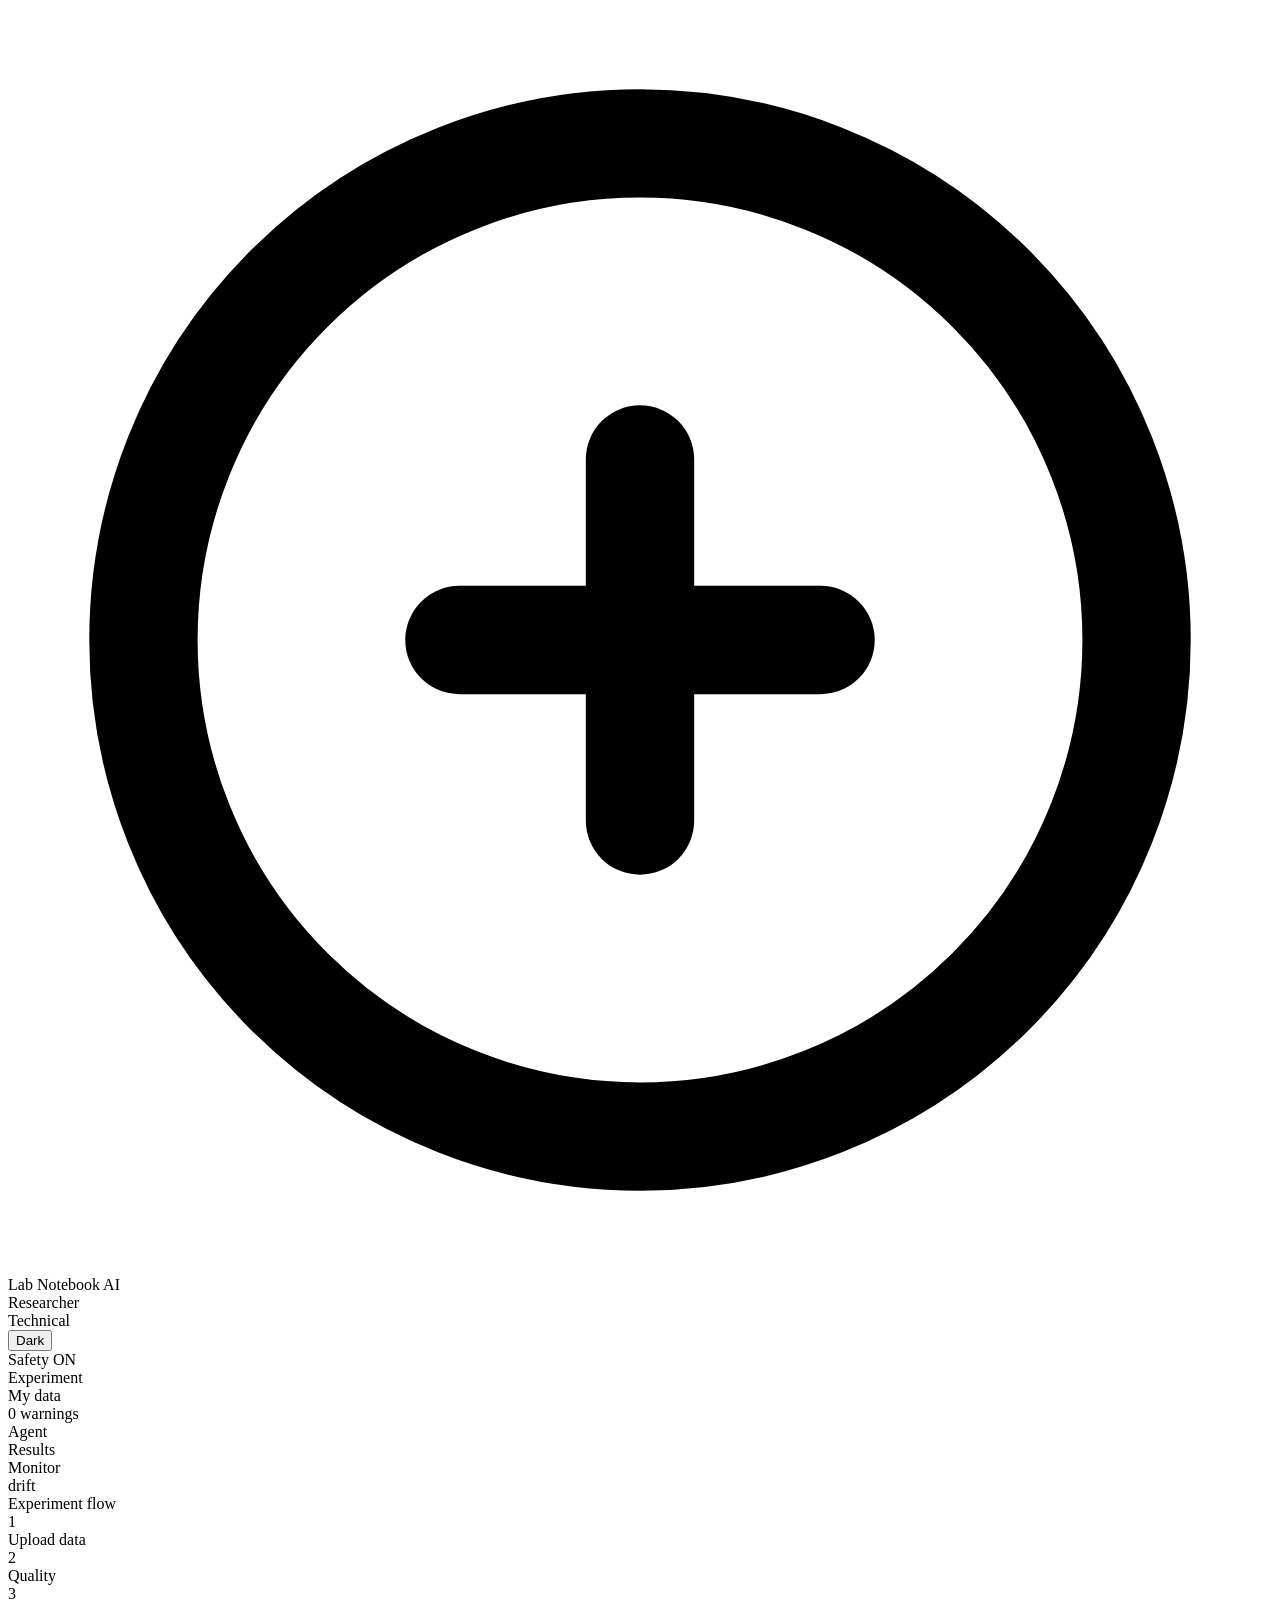
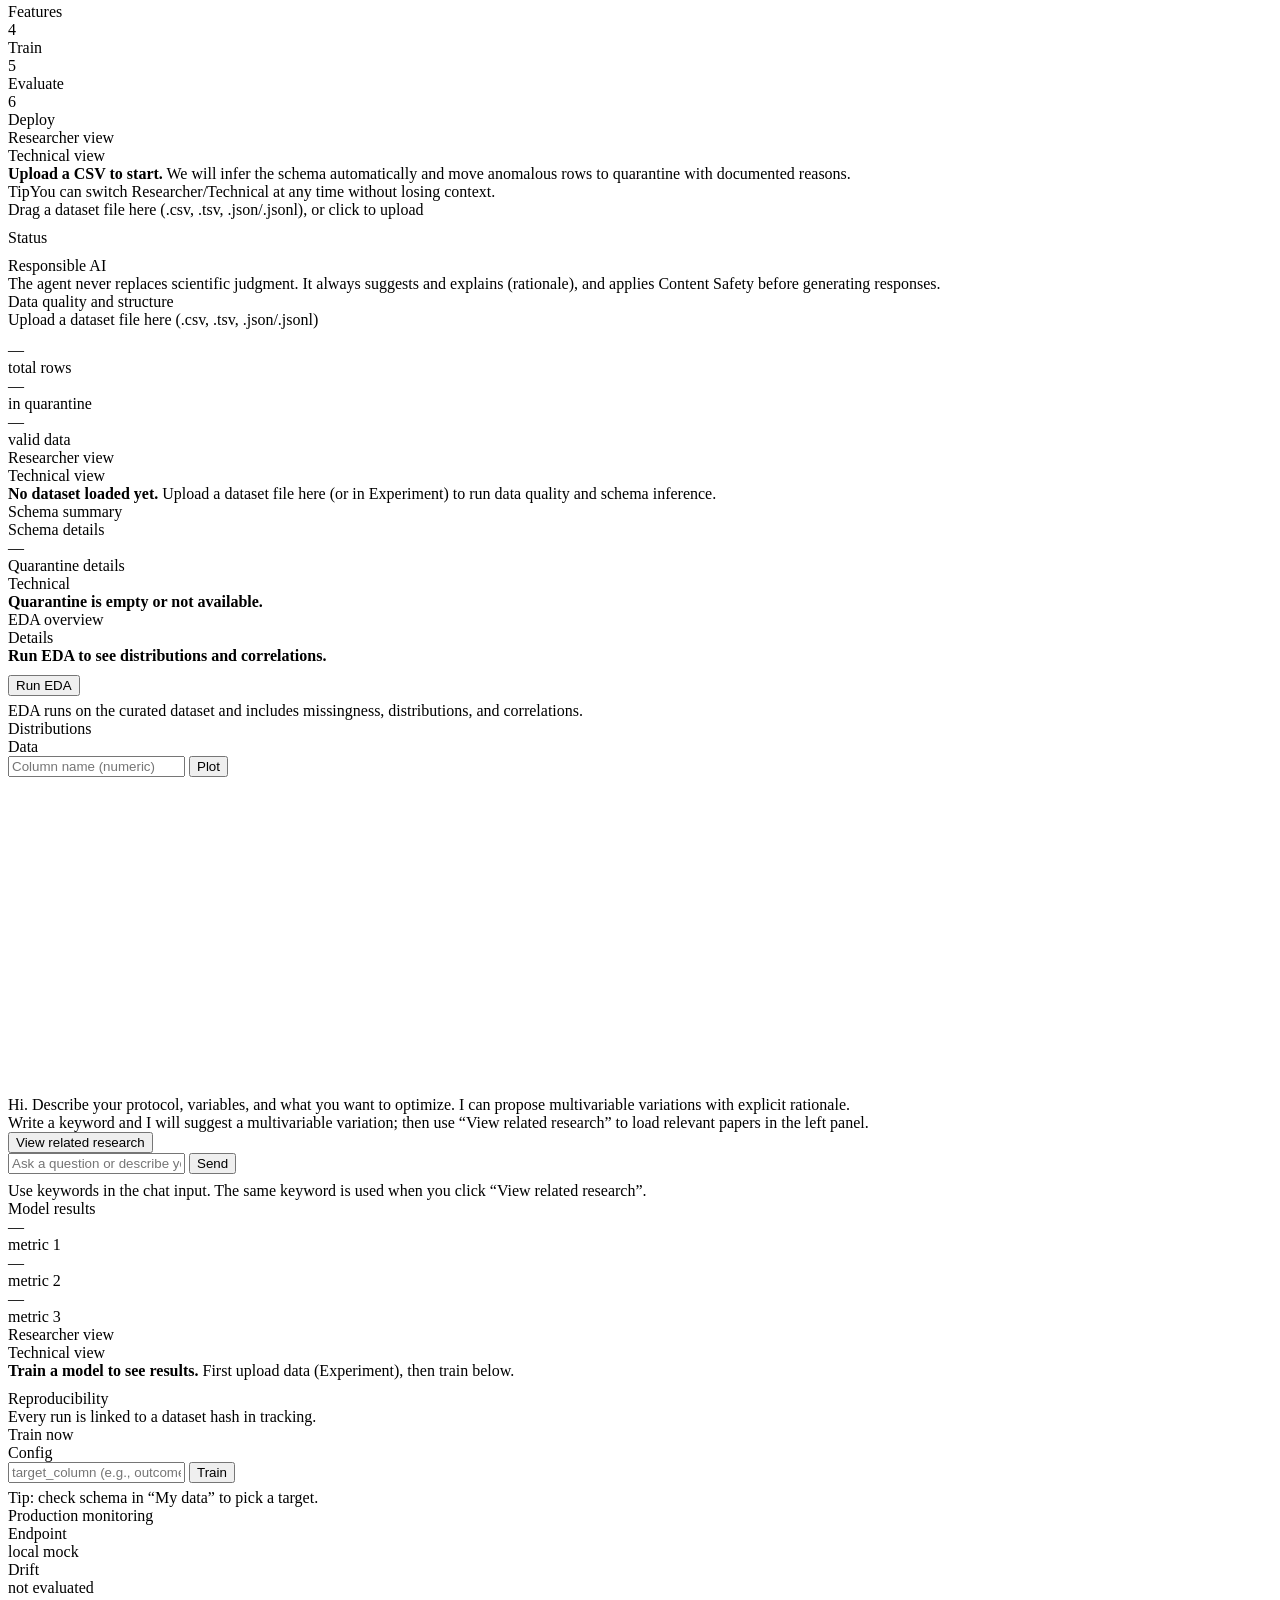
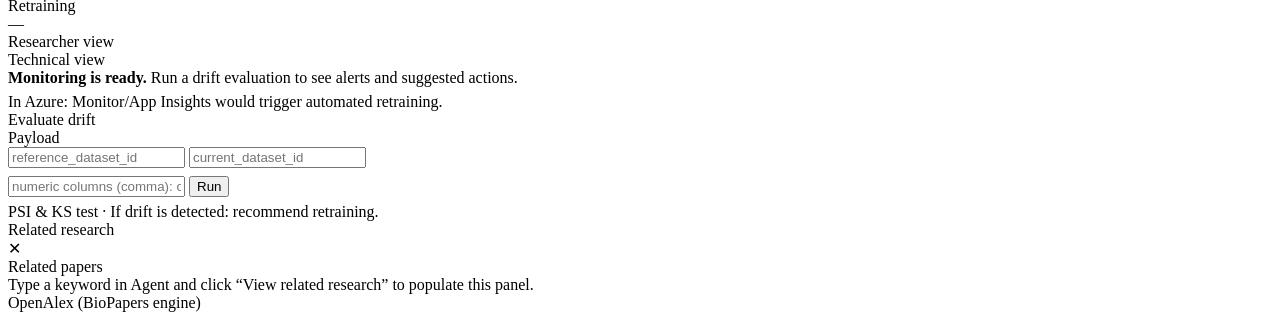
==== app/static/index.html @ 2305dc8b "Add EDA + richer quarantine details Co-authored-by: Copilot <223556219+Copilot@users.noreply.github." ====
<!doctype html>
<html lang="en">
  <head>
    <meta charset="UTF-8" />
    <meta name="viewport" content="width=device-width, initial-scale=1.0" />
    <title>Lab Notebook AI</title>
    <link rel="stylesheet" href="/static/styles.css" />
  </head>
  <body>
    <div class="shell">
      <!-- TOP BAR -->
      <div class="topbar">
        <div class="logo-mark" aria-hidden="true">
          <svg viewBox="0 0 14 14" fill="none">
            <circle cx="7" cy="7" r="5.5" stroke="currentColor" stroke-width="1.2" />
            <path d="M5 7h4M7 5v4" stroke="currentColor" stroke-width="1.2" stroke-linecap="round" />
          </svg>
        </div>
        <div class="app-name">Lab Notebook AI</div>
        <div class="top-right">
          <div class="view-toggle" role="group" aria-label="View mode">
            <div id="vt-researcher" class="vt-btn active" tabindex="0">Researcher</div>
            <div id="vt-technical" class="vt-btn" tabindex="0">Technical</div>
          </div>
          <button id="theme-toggle" class="theme-btn" type="button" aria-label="Toggle dark theme">Dark</button>
          <div id="safety-pill" class="safety-pill">Safety ON</div>
        </div>
      </div>

      <!-- TAB BAR -->
      <div class="tab-bar" role="tablist" aria-label="Tabs">
        <div class="tab active" role="tab" aria-selected="true" data-tab="t-exp">
          <div class="tab-dot dot-info"></div>
          Experiment
        </div>
        <div class="tab" role="tab" aria-selected="false" data-tab="t-data">
          <div class="tab-dot dot-warn"></div>
          My data
          <div id="badge-data" class="tab-badge badge-warn hidden">0 warnings</div>
        </div>
        <div class="tab" role="tab" aria-selected="false" data-tab="t-agent">
          <div class="tab-dot dot-success"></div>
          Agent
        </div>
        <div class="tab" role="tab" aria-selected="false" data-tab="t-results">
          <div class="tab-dot dot-purple"></div>
          Results
        </div>
        <div class="tab" role="tab" aria-selected="false" data-tab="t-monitor">
          <div class="tab-dot dot-danger"></div>
          Monitor
          <div id="badge-drift" class="tab-badge badge-danger hidden">drift</div>
        </div>
      </div>

      <div class="layout">
        <div class="main-area">
          <!-- TAB 1: EXPERIMENT -->
          <div class="tab-content active" id="t-exp" role="tabpanel">
            <div class="section-label">Experiment flow</div>

            <div class="step-flow" aria-label="Flow">
              <div class="step-node">
                <div id="step-1" class="step-circle sc-todo">1</div>
                <div class="step-label">Upload data</div>
              </div>
              <div class="step-connector"></div>
              <div class="step-node">
                <div id="step-2" class="step-circle sc-todo">2</div>
                <div class="step-label">Quality</div>
              </div>
              <div class="step-connector"></div>
              <div class="step-node">
                <div id="step-3" class="step-circle sc-todo">3</div>
                <div class="step-label">Features</div>
              </div>
              <div class="step-connector"></div>
              <div class="step-node">
                <div id="step-4" class="step-circle sc-todo">4</div>
                <div class="step-label">Train</div>
              </div>
              <div class="step-connector"></div>
              <div class="step-node">
                <div id="step-5" class="step-circle sc-todo">5</div>
                <div class="step-label">Evaluate</div>
              </div>
              <div class="step-connector"></div>
              <div class="step-node">
                <div id="step-6" class="step-circle sc-todo">6</div>
                <div class="step-label">Deploy</div>
              </div>
            </div>

            <div class="dual-card" data-dual="quality">
              <div class="dc-tabs">
                <div class="dc-tab a" data-view="researcher">Researcher view</div>
                <div class="dc-tab" data-view="technical">Technical view</div>
              </div>
              <div id="exp-dual" class="dc-body">
                <strong>Upload a CSV to start.</strong> We will infer the schema automatically and move anomalous rows to quarantine with documented reasons.
                <div class="annotation"><span class="ann-icon">Tip</span>You can switch Researcher/Technical at any time without losing context.</div>
              </div>
            </div>

            <input id="csvFile" type="file" accept=".csv,.tsv,.txt,.json,.jsonl,.ndjson,text/csv,application/json,text/tab-separated-values" style="display:none" />
            <div id="upload-zone" class="upload-zone">Drag a dataset file here (.csv, .tsv, .json/.jsonl), or click to upload</div>

            <div id="exp-status" class="status-row hidden" style="margin-top:10px">
              <div id="exp-status-dot" class="status-dot sd-run"></div>
              <div id="exp-status-label" class="status-label">Status</div>
              <div id="exp-status-val" class="status-val"></div>
            </div>

            <div class="note" style="margin-top:10px">
              <div class="note-title">Responsible AI</div>
              <div class="note-body">
                The agent never replaces scientific judgment. It always suggests and explains (rationale), and applies Content Safety before generating responses.
              </div>
            </div>
          </div>

          <!-- TAB 2: MY DATA -->
          <div class="tab-content" id="t-data" role="tabpanel">
            <div class="section-label">Data quality and structure</div>

            <input id="dataFile" type="file" accept=".csv,.tsv,.txt,.json,.jsonl,.ndjson,text/csv,application/json,text/tab-separated-values" style="display:none" />
            <div id="upload-zone-data" class="upload-zone" style="margin-bottom:12px">
              Upload a dataset file here (.csv, .tsv, .json/.jsonl)
            </div>

            <div class="metric-row">
              <div class="metric"><div id="m-total" class="mv">—</div><div class="ml">total rows</div></div>
              <div class="metric"><div id="m-quarantine" class="mv" style="color:var(--color-text-warning)">—</div><div class="ml">in quarantine</div></div>
              <div class="metric"><div id="m-valid" class="mv" style="color:var(--color-text-success)">—</div><div class="ml">valid data</div></div>
            </div>

            <div class="dual-card" data-dual="data_quality">
              <div class="dc-tabs">
                <div class="dc-tab a" data-view="researcher">Researcher view</div>
                <div class="dc-tab" data-view="technical">Technical view</div>
              </div>
              <div id="data-dual" class="dc-body">
                <strong>No dataset loaded yet.</strong> Upload a dataset file here (or in Experiment) to run data quality and schema inference.
              </div>
            </div>

            <div class="dual-card" data-dual="schema">
              <div class="dc-tabs">
                <div class="dc-tab a" data-view="researcher">Schema summary</div>
                <div class="dc-tab" data-view="technical">Schema details</div>
              </div>
              <div id="schema-dual" class="dc-body">—</div>
            </div>

            <div class="dual-card" data-dual="quarantine">
              <div class="dc-tabs">
                <div class="dc-tab a" data-view="researcher">Quarantine details</div>
                <div class="dc-tab" data-view="technical">Technical</div>
              </div>
              <div id="quarantine-dual" class="dc-body">
                <strong>Quarantine is empty or not available.</strong>
              </div>
            </div>

            <div class="dual-card" data-dual="eda">
              <div class="dc-tabs">
                <div class="dc-tab a" data-view="researcher">EDA overview</div>
                <div class="dc-tab" data-view="technical">Details</div>
              </div>
              <div id="eda-dual" class="dc-body">
                <strong>Run EDA to see distributions and correlations.</strong>
                <div class="chat-input-row" style="margin-top:10px">
                  <button class="send-btn" id="btn-eda">Run EDA</button>
                </div>
                <div class="mini" style="margin-top:6px">EDA runs on the curated dataset and includes missingness, distributions, and correlations.</div>
              </div>
            </div>

            <div class="dual-card" data-dual="charts">
              <div class="dc-tabs">
                <div class="dc-tab a">Distributions</div>
                <div class="dc-tab" data-view="technical">Data</div>
              </div>
              <div class="dc-body">
                <div class="chat-input-row" style="align-items:center">
                  <input id="eda-col" placeholder="Column name (numeric)" />
                  <button class="lit-btn" id="btn-plot">Plot</button>
                </div>
                <canvas id="hist-canvas" width="760" height="180" style="margin-top:10px;width:100%;border-radius:12px;border:0.5px solid var(--color-border-tertiary);background:var(--color-background-secondary)"></canvas>
                <div id="hist-caption" class="mini" style="margin-top:6px"></div>
              </div>
            </div>
          </div>

          <!-- TAB 3: AGENT -->
          <div class="tab-content" id="t-agent" role="tabpanel">
            <div class="chat-area" id="chat-area">
              <div class="bubble bubble-ai">
                Hi. Describe your protocol, variables, and what you want to optimize. I can propose multivariable variations with explicit rationale.
                <div class="rationale-box">Write a keyword and I will suggest a multivariable variation; then use “View related research” to load relevant papers in the left panel.</div>
                <button class="lit-btn" id="btn-open-panel">View related research</button>
              </div>
            </div>

            <div class="chat-input-row">
              <input id="chat-inp" placeholder="Ask a question or describe your protocol..." />
              <button class="send-btn" id="btn-send">Send</button>
            </div>

            <div class="mini" style="margin-top:8px">Use keywords in the chat input. The same keyword is used when you click “View related research”.</div>
          </div>

          <!-- TAB 4: RESULTS -->
          <div class="tab-content" id="t-results" role="tabpanel">
            <div class="section-label">Model results</div>
            <div class="metric-row">
              <div class="metric"><div id="r-m1" class="mv" style="color:var(--color-text-success)">—</div><div id="r-l1" class="ml">metric 1</div></div>
              <div class="metric"><div id="r-m2" class="mv" style="color:var(--color-text-success)">—</div><div id="r-l2" class="ml">metric 2</div></div>
              <div class="metric"><div id="r-m3" class="mv" style="color:var(--color-text-warning)">—</div><div id="r-l3" class="ml">metric 3</div></div>
            </div>

            <div class="dual-card" data-dual="results">
              <div class="dc-tabs">
                <div class="dc-tab a" data-view="researcher">Researcher view</div>
                <div class="dc-tab" data-view="technical">Technical view</div>
              </div>
              <div id="results-dual" class="dc-body">
                <strong>Train a model to see results.</strong> First upload data (Experiment), then train below.
                <div class="note" style="margin-top:10px">
                  <div class="note-title">Reproducibility</div>
                  <div class="note-body">Every run is linked to a dataset hash in tracking.</div>
                </div>
              </div>
            </div>

            <div class="dual-card" data-dual="train_controls">
              <div class="dc-tabs">
                <div class="dc-tab a">Train now</div>
                <div class="dc-tab" data-view="technical">Config</div>
              </div>
              <div class="dc-body">
                <div class="chat-input-row">
                  <input id="target-col" placeholder="target_column (e.g., outcome)" />
                  <button class="send-btn" id="btn-train">Train</button>
                </div>
                <div class="mini" style="margin-top:6px">Tip: check schema in “My data” to pick a target.</div>
              </div>
            </div>
          </div>

          <!-- TAB 5: MONITOR -->
          <div class="tab-content" id="t-monitor" role="tabpanel">
            <div class="section-label">Production monitoring</div>

            <div class="status-row"><div class="status-dot sd-ok"></div><div class="status-label">Endpoint</div><div class="status-val">local mock</div></div>
            <div class="status-row"><div id="mon-drift-dot" class="status-dot sd-run"></div><div class="status-label">Drift</div><div id="mon-drift-val" class="status-val">not evaluated</div></div>
            <div class="status-row"><div id="mon-retrain-dot" class="status-dot sd-run"></div><div class="status-label">Retraining</div><div id="mon-retrain-val" class="status-val">—</div></div>

            <div class="dual-card" data-dual="monitor">
              <div class="dc-tabs">
                <div class="dc-tab a" data-view="researcher">Researcher view</div>
                <div class="dc-tab" data-view="technical">Technical view</div>
              </div>
              <div id="monitor-dual" class="dc-body">
                <strong>Monitoring is ready.</strong> Run a drift evaluation to see alerts and suggested actions.
                <div class="mini" style="margin-top:6px">In Azure: Monitor/App Insights would trigger automated retraining.</div>
              </div>
            </div>

            <div class="dual-card" data-dual="drift_controls">
              <div class="dc-tabs">
                <div class="dc-tab a">Evaluate drift</div>
                <div class="dc-tab" data-view="technical">Payload</div>
              </div>
              <div class="dc-body">
                <div class="chat-input-row">
                  <input id="drift-ref" placeholder="reference_dataset_id" />
                  <input id="drift-cur" placeholder="current_dataset_id" />
                </div>
                <div class="chat-input-row" style="margin-top:8px">
                  <input id="drift-cols" placeholder="numeric columns (comma): col1,col2" />
                  <button class="send-btn" id="btn-drift">Run</button>
                </div>
                <div class="mini" style="margin-top:6px">PSI & KS test · If drift is detected: recommend retraining.</div>
              </div>
            </div>
          </div>
        </div>

        <!-- SIDE PANEL -->
        <div class="side-panel" id="side-panel" aria-label="Side panel">
          <div class="sp-header">
            <div class="sp-title">Related research</div>
            <div class="sp-close" id="sp-close" role="button" aria-label="Close">✕</div>
          </div>
          <div class="sp-body" id="sp-body">
            <div class="sp-card">
              <div class="sp-card-title">Related papers</div>
              <div class="sp-card-sub">Type a keyword in Agent and click “View related research” to populate this panel.</div>
              <div class="sp-source">OpenAlex (BioPapers engine)</div>
            </div>
          </div>
        </div>
      </div>
    </div>

    <script src="/static/app.js"></script>
  </body>
</html>
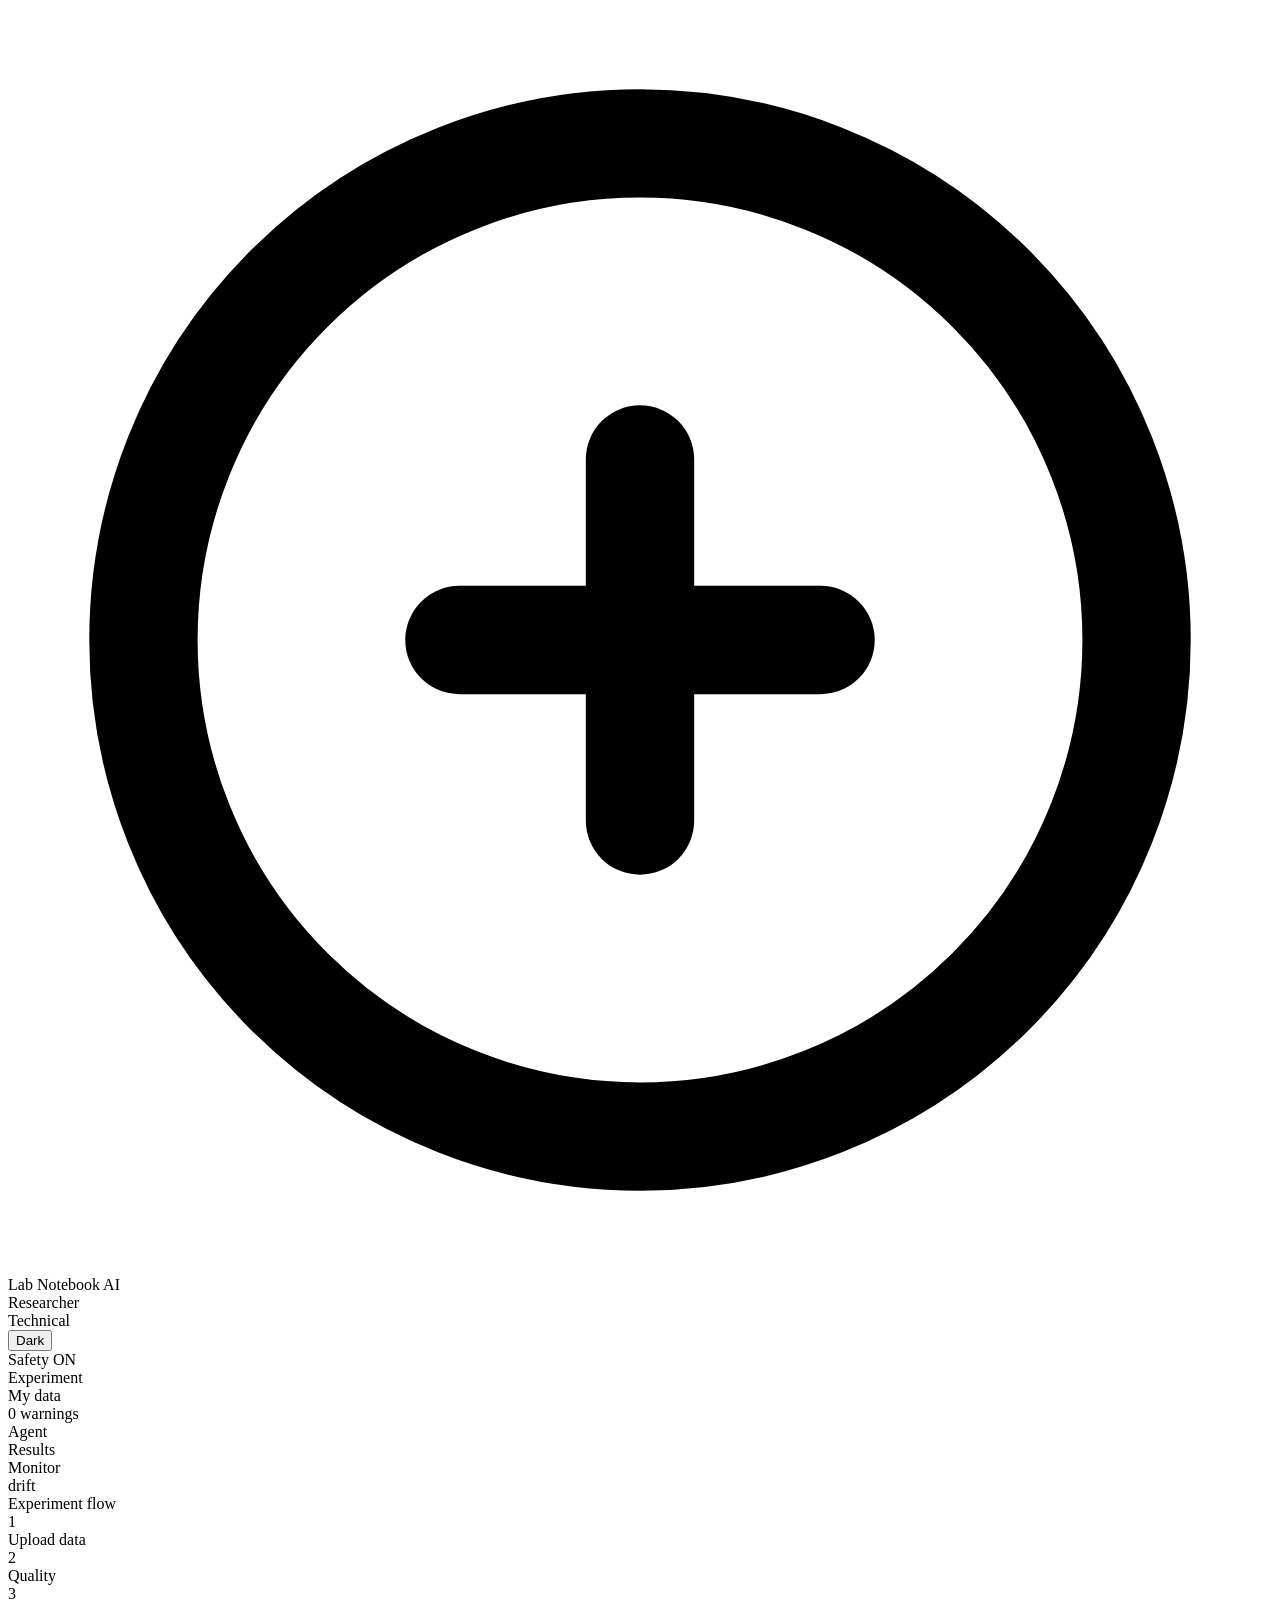
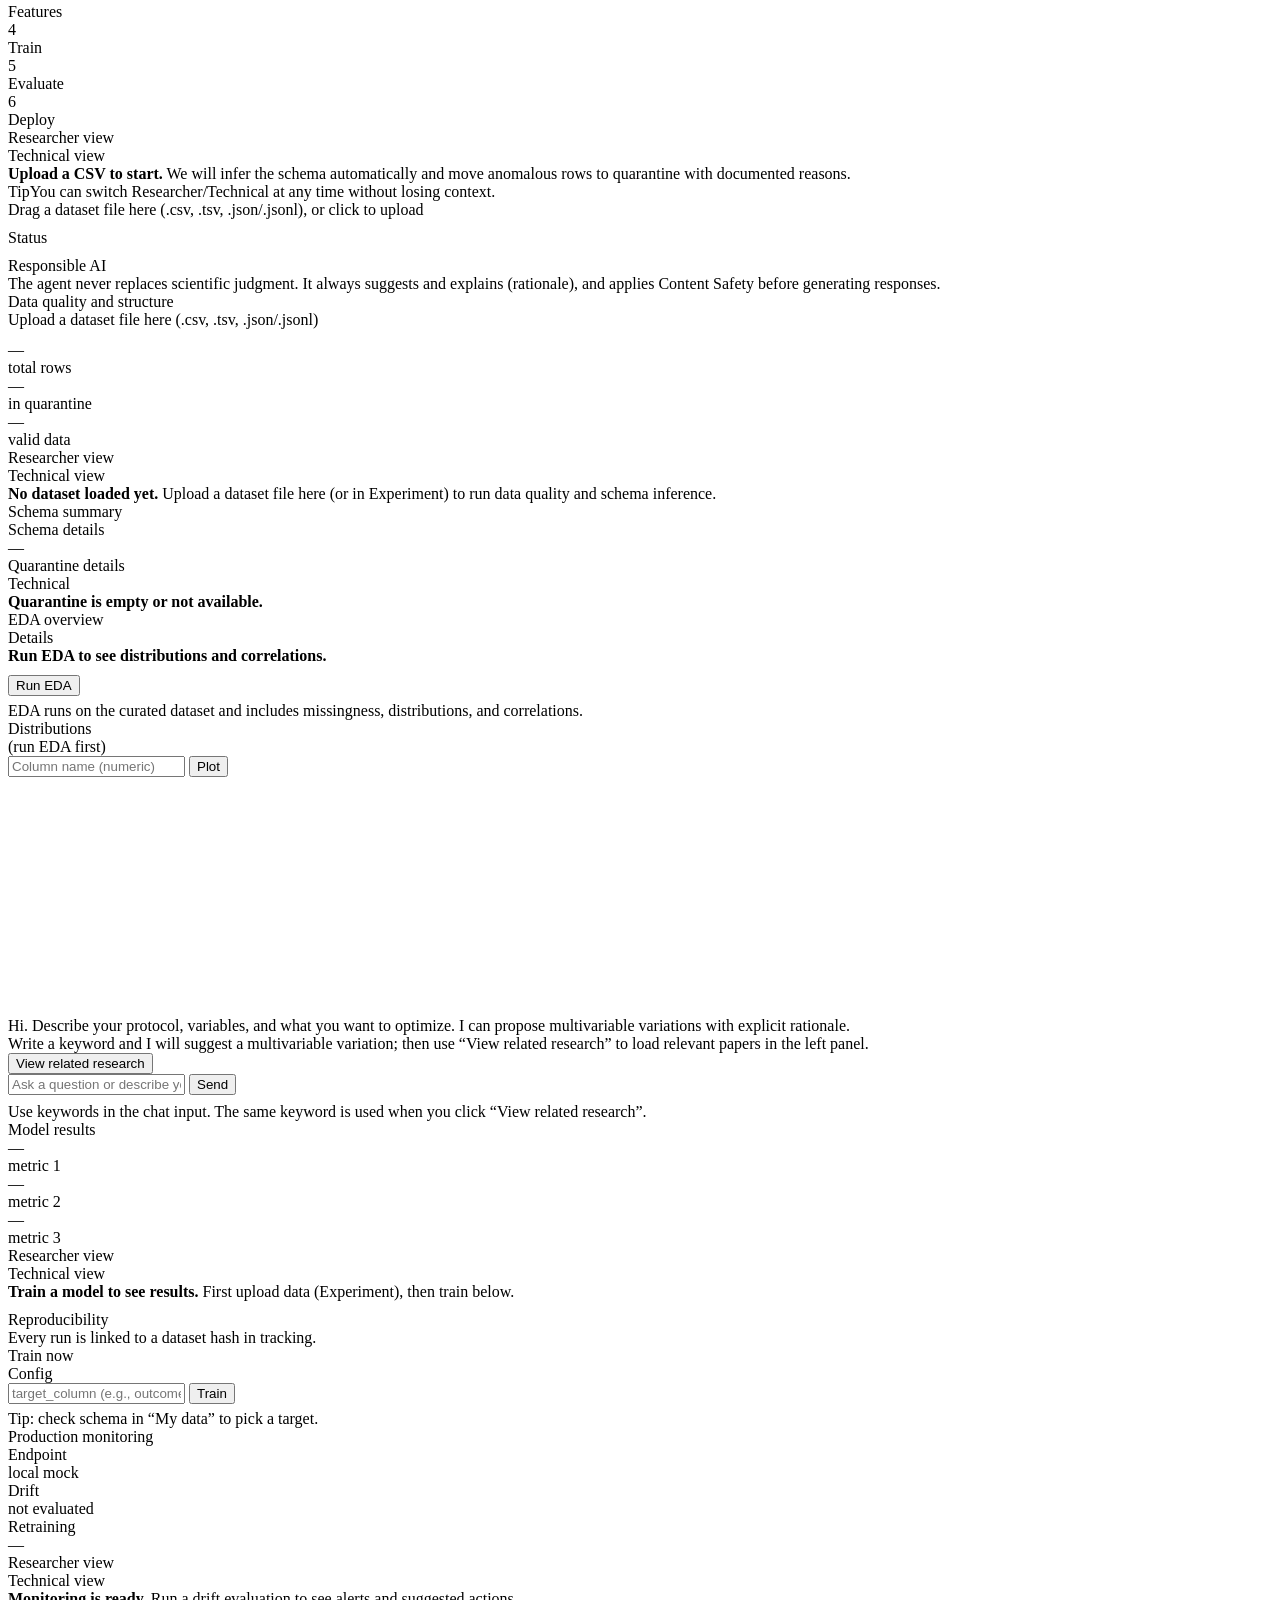
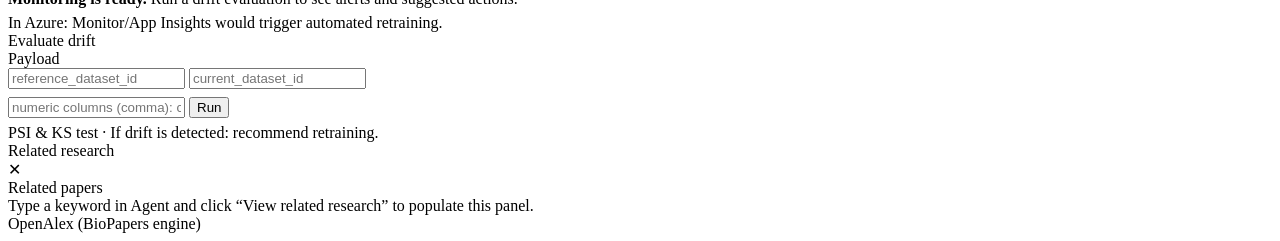
==== commit e2d3416a: "Improve EDA/quarantine visibility Co-authored-by: Copilot <223556219+Copilot@users.noreply.github.co" ====
--- a/app/static/index.html
+++ b/app/static/index.html
@@ -179,14 +179,14 @@
             <div class="dual-card" data-dual="charts">
               <div class="dc-tabs">
                 <div class="dc-tab a">Distributions</div>
-                <div class="dc-tab" data-view="technical">Data</div>
+                <div class="dc-tab">(run EDA first)</div>
               </div>
               <div class="dc-body">
                 <div class="chat-input-row" style="align-items:center">
                   <input id="eda-col" placeholder="Column name (numeric)" />
                   <button class="lit-btn" id="btn-plot">Plot</button>
                 </div>
-                <canvas id="hist-canvas" width="760" height="180" style="margin-top:10px;width:100%;border-radius:12px;border:0.5px solid var(--color-border-tertiary);background:var(--color-background-secondary)"></canvas>
+                <canvas id="hist-canvas" style="margin-top:10px;width:100%;height:220px;border-radius:12px;border:0.5px solid var(--color-border-tertiary);background:var(--color-background-secondary)"></canvas>
                 <div id="hist-caption" class="mini" style="margin-top:6px"></div>
               </div>
             </div>
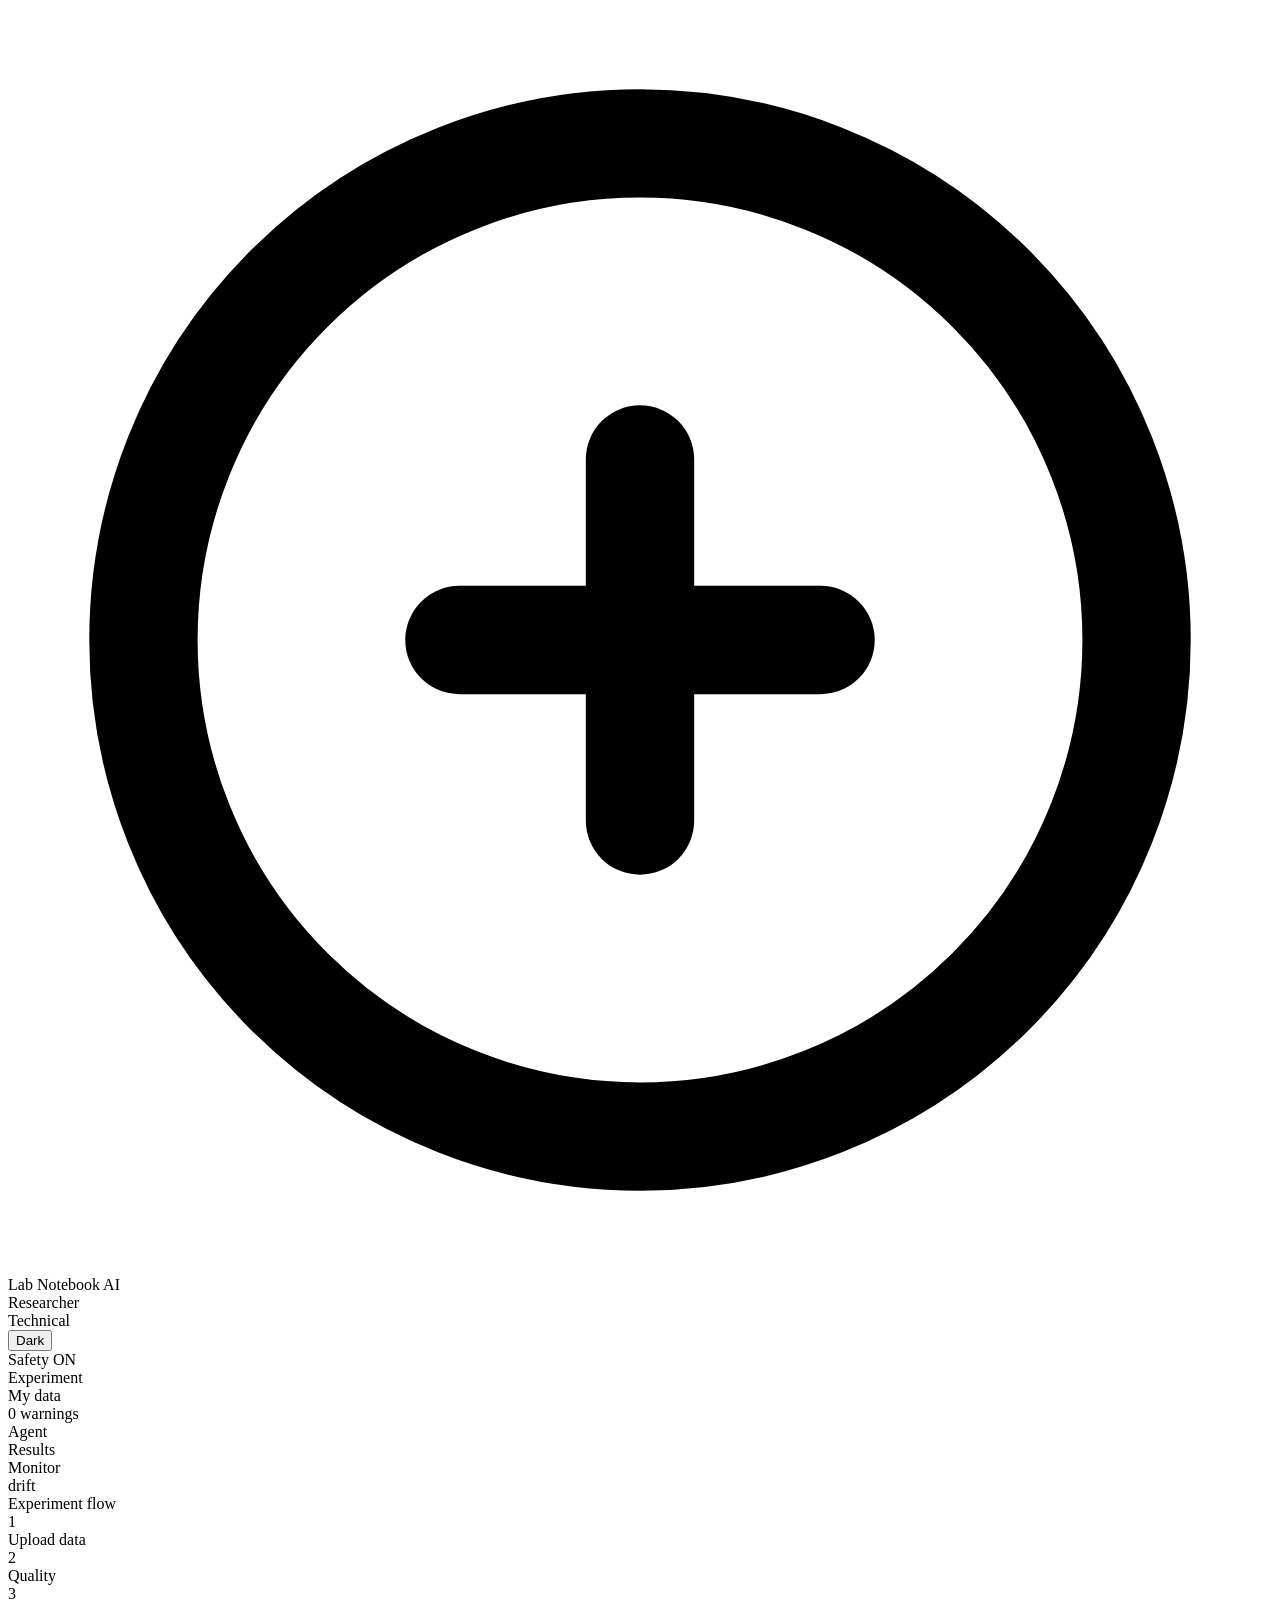
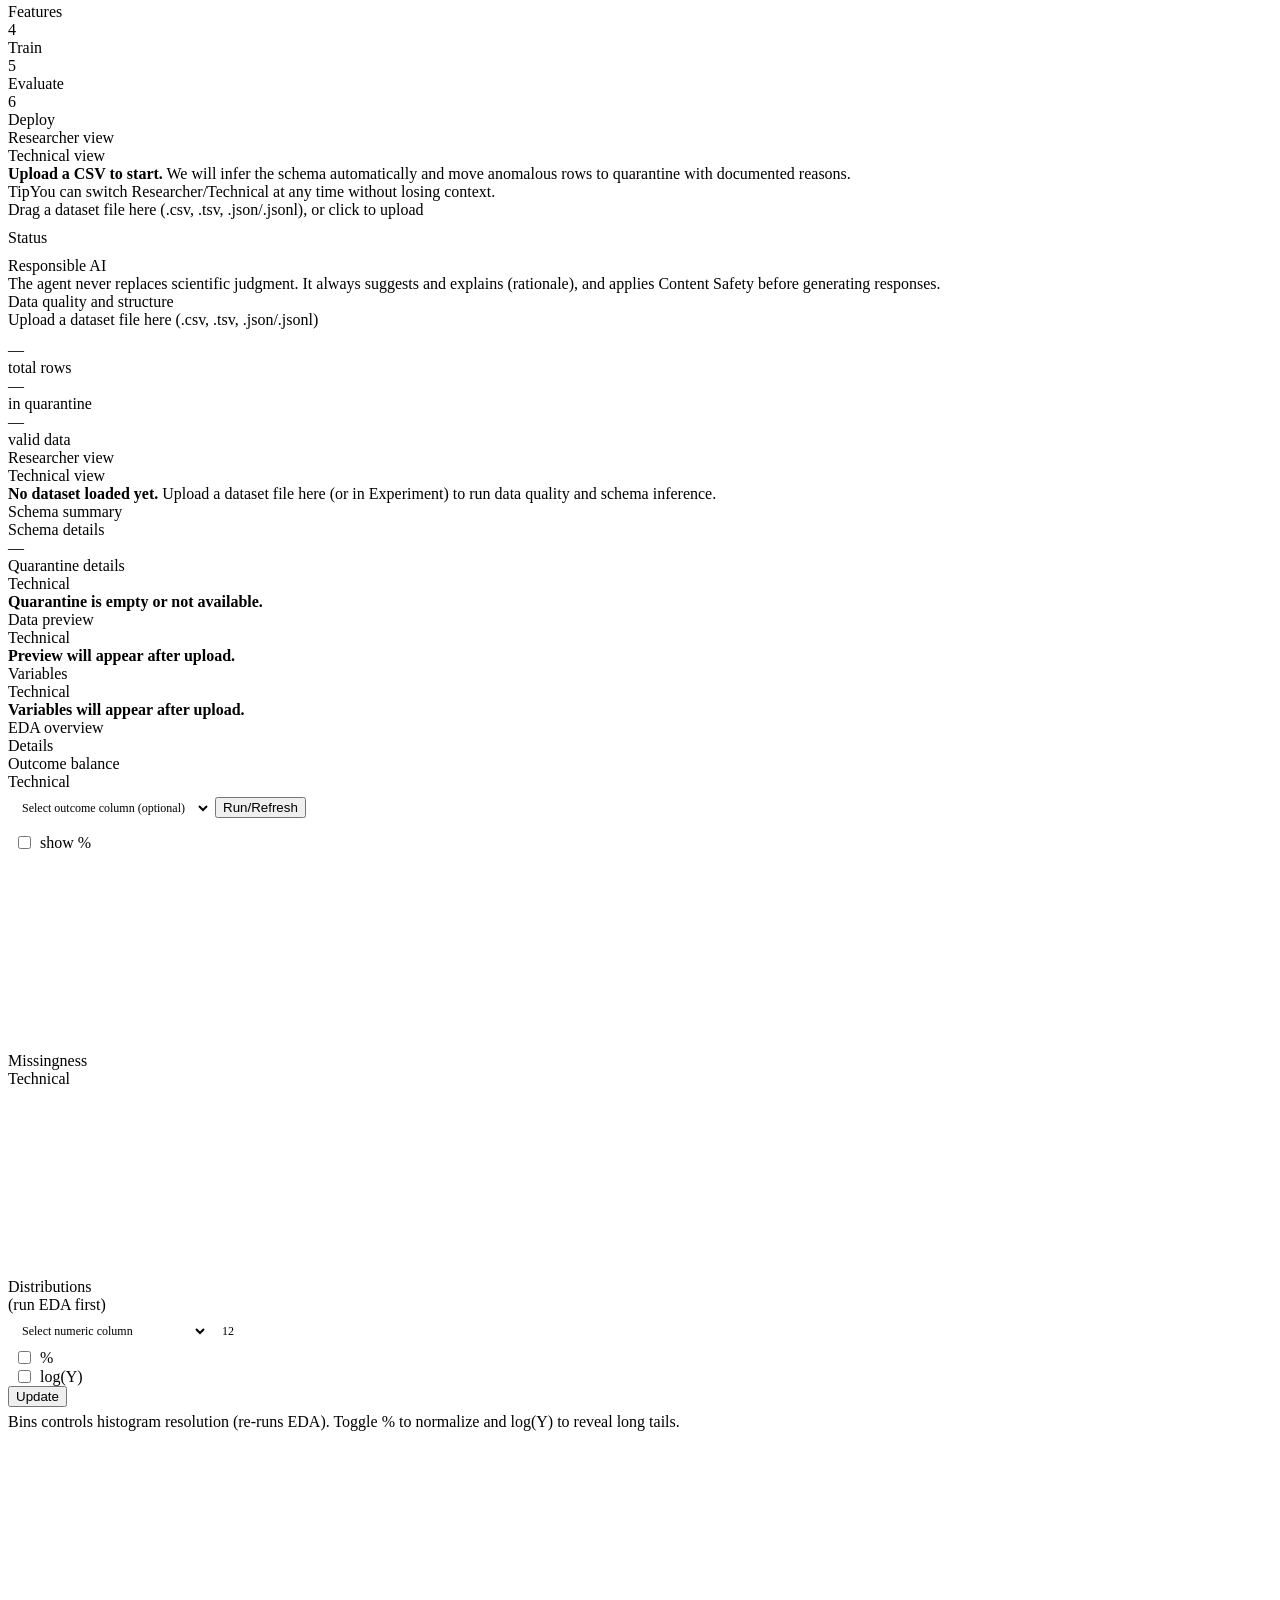
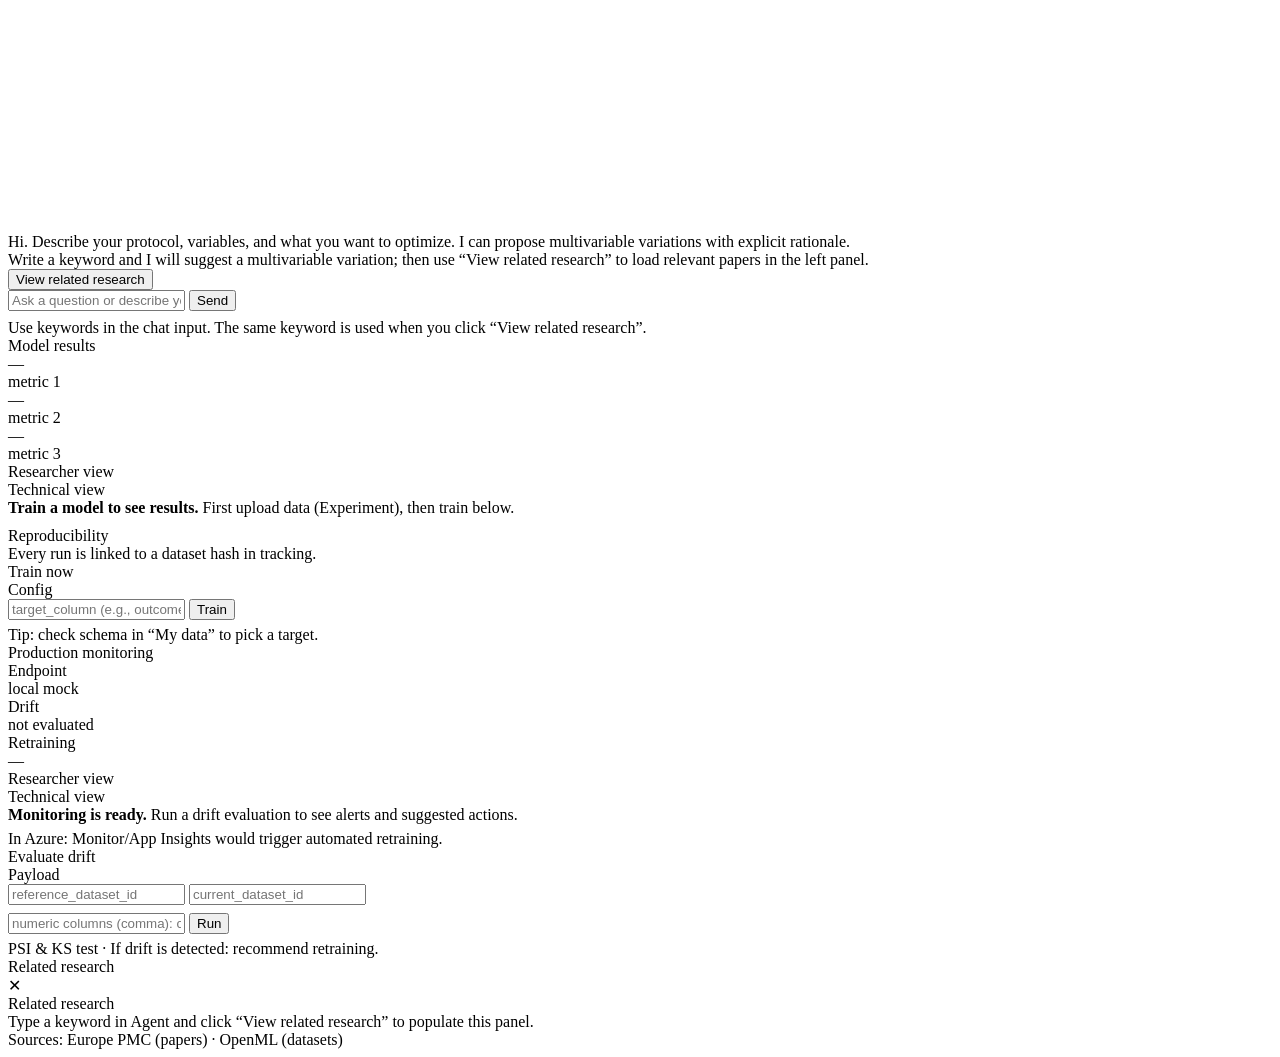
==== commit e7299e66: "feature: data quality" ====
--- a/app/static/index.html
+++ b/app/static/index.html
@@ -162,17 +162,64 @@
               </div>
             </div>
 
+            <div class="dual-card" data-dual="preview">
+              <div class="dc-tabs">
+                <div class="dc-tab a" data-view="researcher">Data preview</div>
+                <div class="dc-tab" data-view="technical">Technical</div>
+              </div>
+              <div id="preview-dual" class="dc-body">
+                <strong>Preview will appear after upload.</strong>
+              </div>
+            </div>
+
+            <div class="dual-card" data-dual="variables">
+              <div class="dc-tabs">
+                <div class="dc-tab a" data-view="researcher">Variables</div>
+                <div class="dc-tab" data-view="technical">Technical</div>
+              </div>
+              <div id="vars-dual" class="dc-body">
+                <strong>Variables will appear after upload.</strong>
+              </div>
+            </div>
+
             <div class="dual-card" data-dual="eda">
               <div class="dc-tabs">
                 <div class="dc-tab a" data-view="researcher">EDA overview</div>
                 <div class="dc-tab" data-view="technical">Details</div>
               </div>
-              <div id="eda-dual" class="dc-body">
-                <strong>Run EDA to see distributions and correlations.</strong>
-                <div class="chat-input-row" style="margin-top:10px">
-                  <button class="send-btn" id="btn-eda">Run EDA</button>
-                </div>
-                <div class="mini" style="margin-top:6px">EDA runs on the curated dataset and includes missingness, distributions, and correlations.</div>
+              <div id="eda-dual" class="dc-body"></div>
+            </div>
+
+            <div class="dual-card" data-dual="balance">
+              <div class="dc-tabs">
+                <div class="dc-tab a" data-view="researcher">Outcome balance</div>
+                <div class="dc-tab" data-view="technical">Technical</div>
+              </div>
+              <div class="dc-body">
+                <div class="chat-input-row" style="align-items:center">
+                  <select id="target-select" style="flex:1;padding:9px 10px;font-size:12px;border:0.5px solid var(--color-border-secondary);border-radius:12px;background:var(--color-background-secondary);color:var(--color-text-primary);outline:none;font-family:inherit">
+                    <option value="">Select outcome column (optional)</option>
+                  </select>
+                  <button class="lit-btn" id="btn-eda-refresh">Run/Refresh</button>
+                </div>
+                <div class="chat-input-row" style="margin-top:8px;gap:12px;align-items:center;flex-wrap:wrap">
+                  <label class="mini" style="display:flex;align-items:center;gap:6px;padding:0 6px">
+                    <input id="balance-percent" type="checkbox" /> show %
+                  </label>
+                </div>
+                <canvas id="balance-canvas" style="margin-top:10px;width:100%;height:180px;border-radius:12px;border:0.5px solid var(--color-border-tertiary);background:var(--color-background-secondary)"></canvas>
+                <div id="balance-caption" class="mini" style="margin-top:6px"></div>
+              </div>
+            </div>
+
+            <div class="dual-card" data-dual="missing">
+              <div class="dc-tabs">
+                <div class="dc-tab a" data-view="researcher">Missingness</div>
+                <div class="dc-tab" data-view="technical">Technical</div>
+              </div>
+              <div class="dc-body">
+                <canvas id="missing-canvas" style="margin-top:0;width:100%;height:180px;border-radius:12px;border:0.5px solid var(--color-border-tertiary);background:var(--color-background-secondary)"></canvas>
+                <div id="missing-caption" class="mini" style="margin-top:6px"></div>
               </div>
             </div>
 
@@ -182,12 +229,24 @@
                 <div class="dc-tab">(run EDA first)</div>
               </div>
               <div class="dc-body">
-                <div class="chat-input-row" style="align-items:center">
-                  <input id="eda-col" placeholder="Column name (numeric)" />
-                  <button class="lit-btn" id="btn-plot">Plot</button>
-                </div>
-                <canvas id="hist-canvas" style="margin-top:10px;width:100%;height:220px;border-radius:12px;border:0.5px solid var(--color-border-tertiary);background:var(--color-background-secondary)"></canvas>
+                <div class="chat-input-row" style="align-items:center;flex-wrap:wrap">
+                  <select id="dist-select" style="flex:1;min-width:200px;padding:9px 10px;font-size:12px;border:0.5px solid var(--color-border-secondary);border-radius:12px;background:var(--color-background-secondary);color:var(--color-text-primary);outline:none;font-family:inherit">
+                    <option value="">Select numeric column</option>
+                  </select>
+                  <input id="dist-bins" type="number" min="5" max="60" value="12" title="Bins" style="width:92px;padding:9px 10px;font-size:12px;border:0.5px solid var(--color-border-secondary);border-radius:12px;background:var(--color-background-secondary);color:var(--color-text-primary);outline:none;font-family:inherit" />
+                  <label class="mini" style="display:flex;align-items:center;gap:6px;padding:0 6px">
+                    <input id="dist-normalize" type="checkbox" /> %
+                  </label>
+                  <label class="mini" style="display:flex;align-items:center;gap:6px;padding:0 6px">
+                    <input id="dist-logy" type="checkbox" /> log(Y)
+                  </label>
+                  <button class="lit-btn" id="btn-plot">Update</button>
+                </div>
+                <div class="mini" style="margin-top:6px">Bins controls histogram resolution (re-runs EDA). Toggle % to normalize and log(Y) to reveal long tails.</div>
+                <canvas id="hist-canvas" style="margin-top:10px;width:100%;height:240px;border-radius:12px;border:0.5px solid var(--color-border-tertiary);background:var(--color-background-secondary)"></canvas>
                 <div id="hist-caption" class="mini" style="margin-top:6px"></div>
+                <canvas id="box-canvas" style="margin-top:12px;width:100%;height:120px;border-radius:12px;border:0.5px solid var(--color-border-tertiary);background:var(--color-background-secondary)"></canvas>
+                <div id="box-caption" class="mini" style="margin-top:6px"></div>
               </div>
             </div>
           </div>
@@ -295,9 +354,9 @@
           </div>
           <div class="sp-body" id="sp-body">
             <div class="sp-card">
-              <div class="sp-card-title">Related papers</div>
+              <div class="sp-card-title">Related research</div>
               <div class="sp-card-sub">Type a keyword in Agent and click “View related research” to populate this panel.</div>
-              <div class="sp-source">OpenAlex (BioPapers engine)</div>
+              <div class="sp-source">Sources: Europe PMC (papers) · OpenML (datasets)</div>
             </div>
           </div>
         </div>
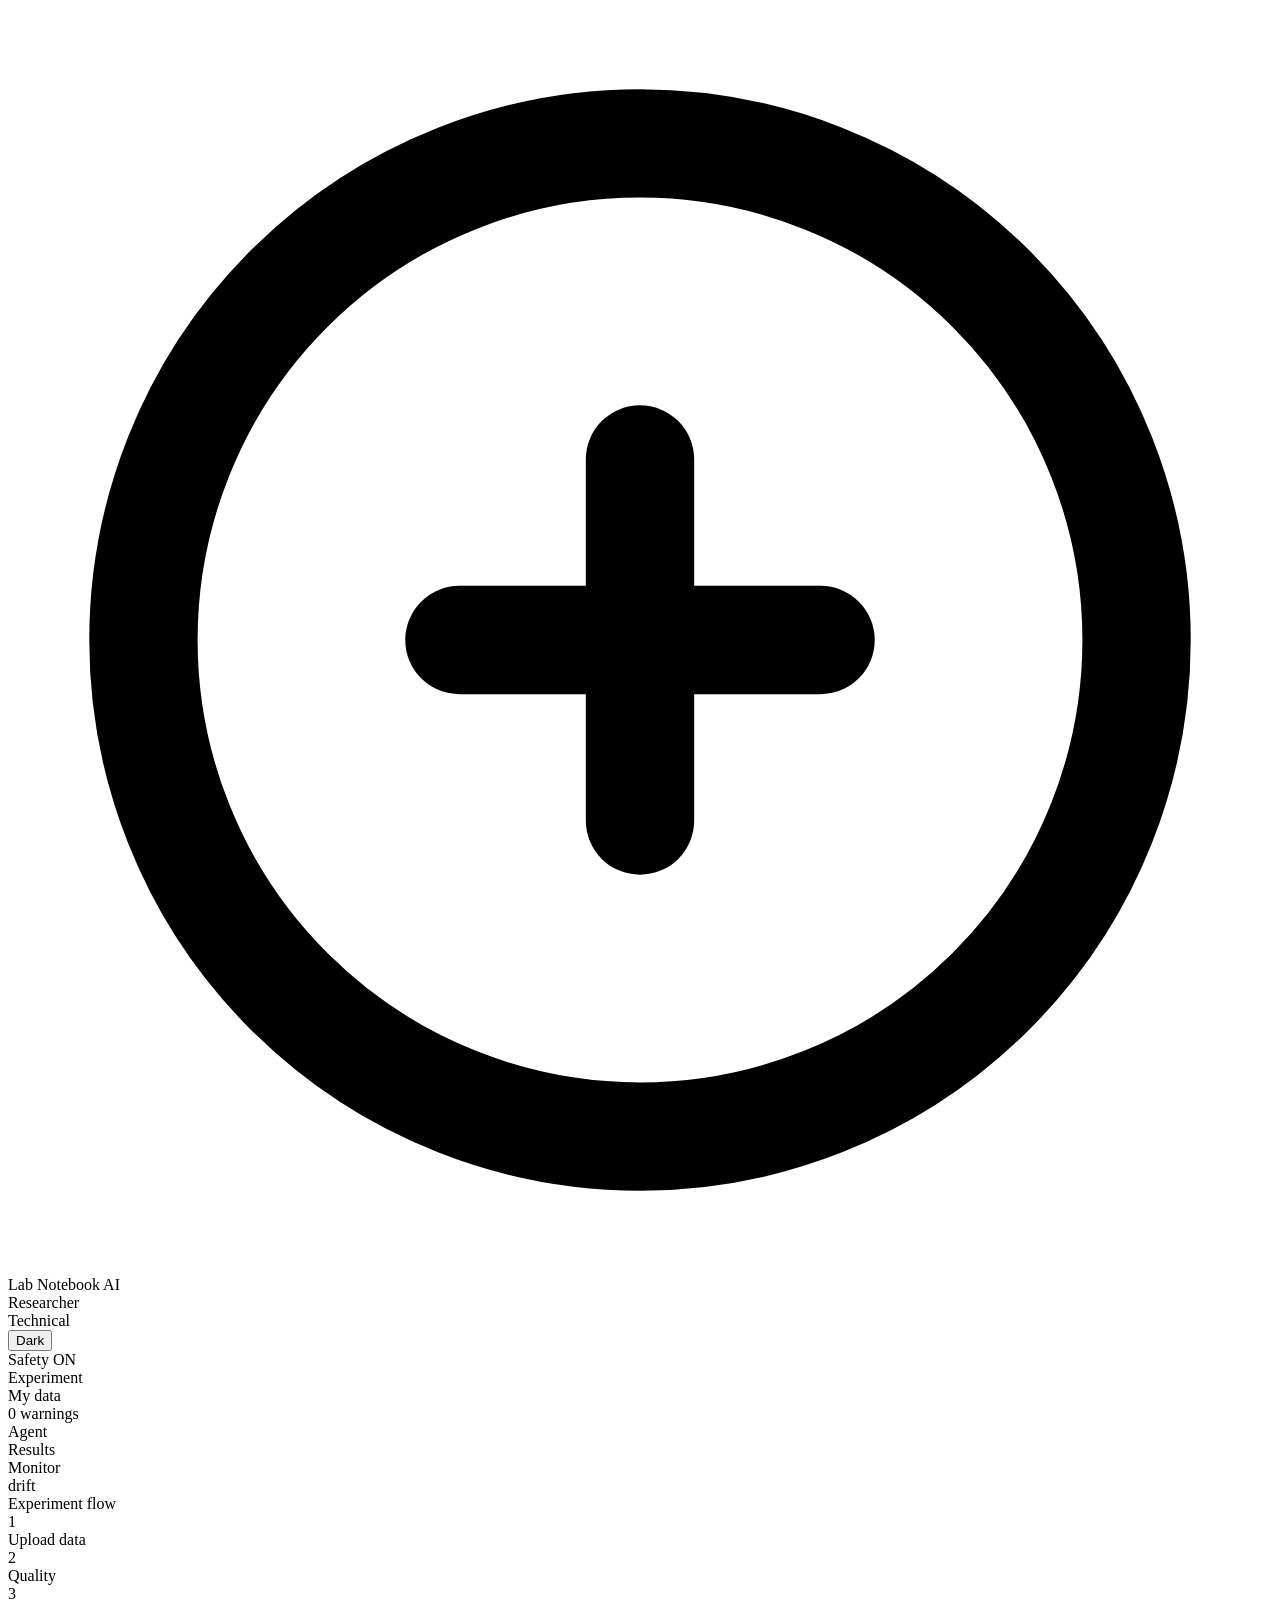
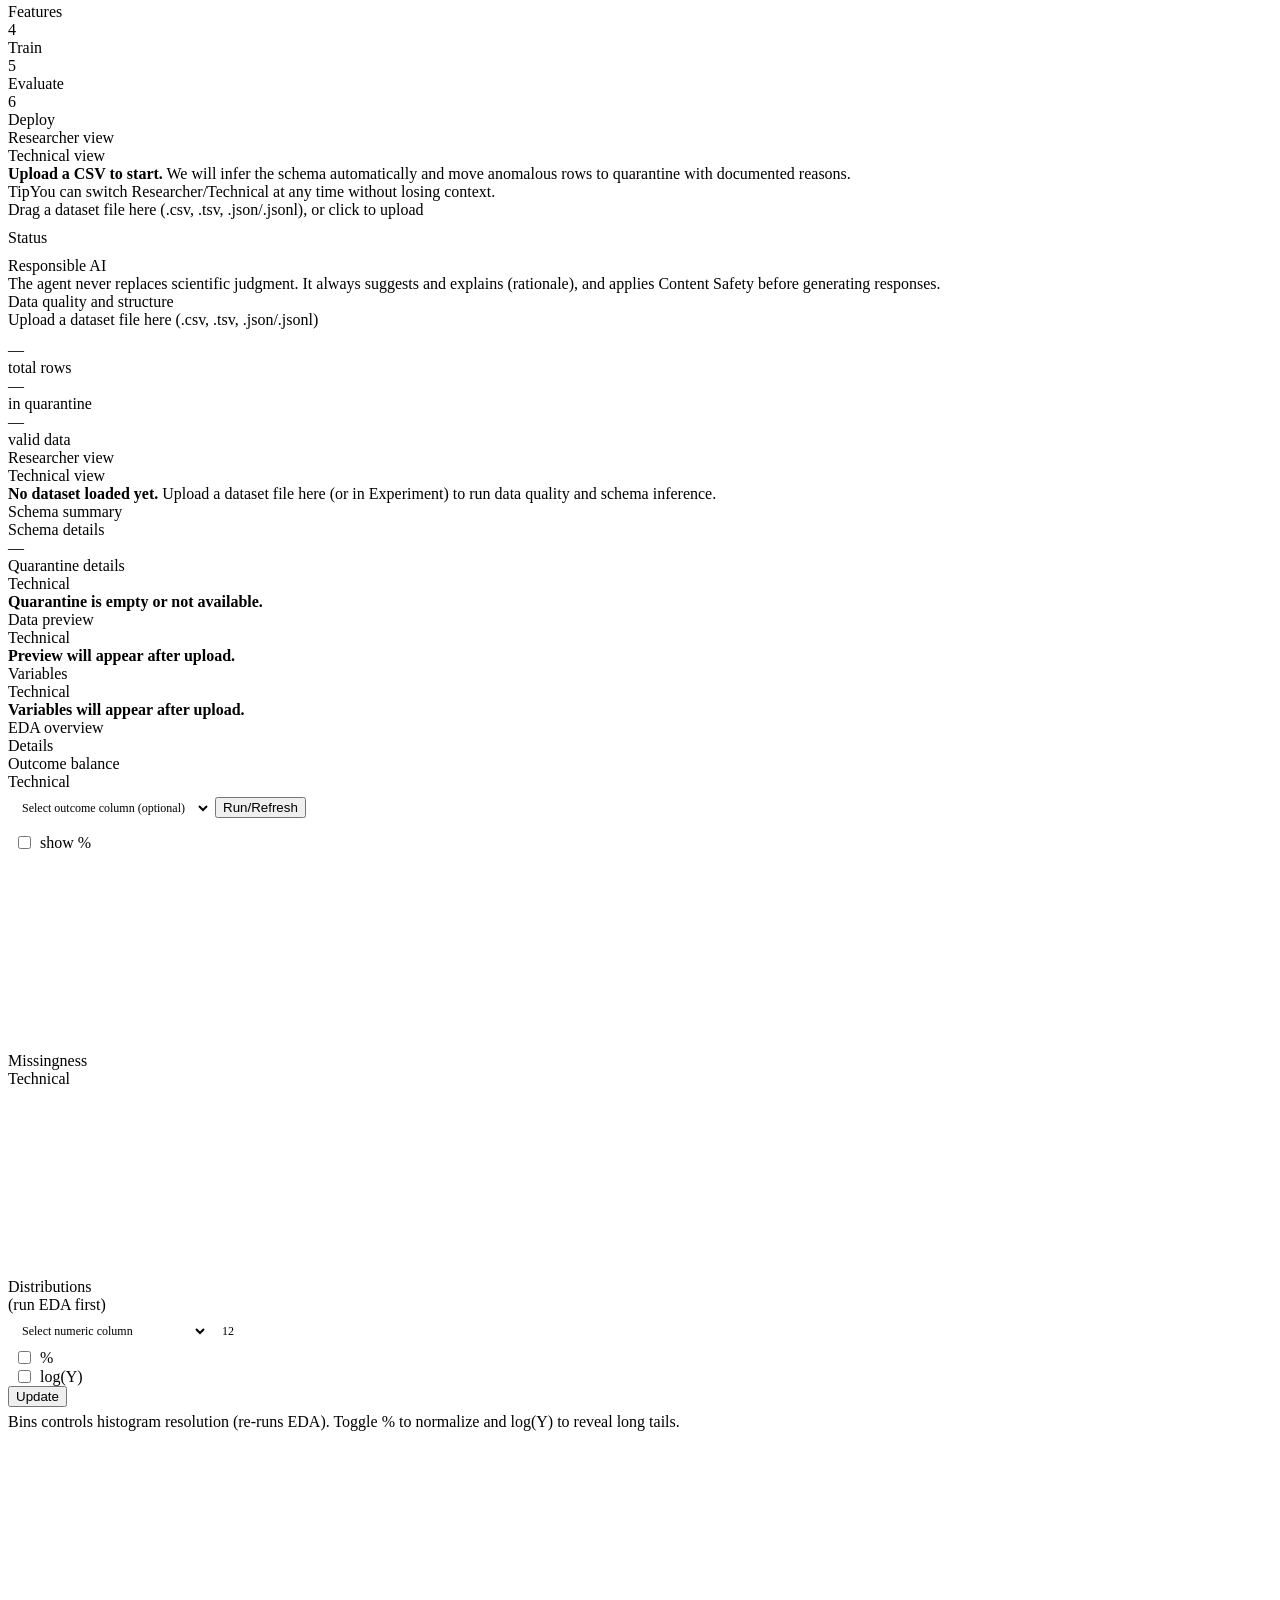
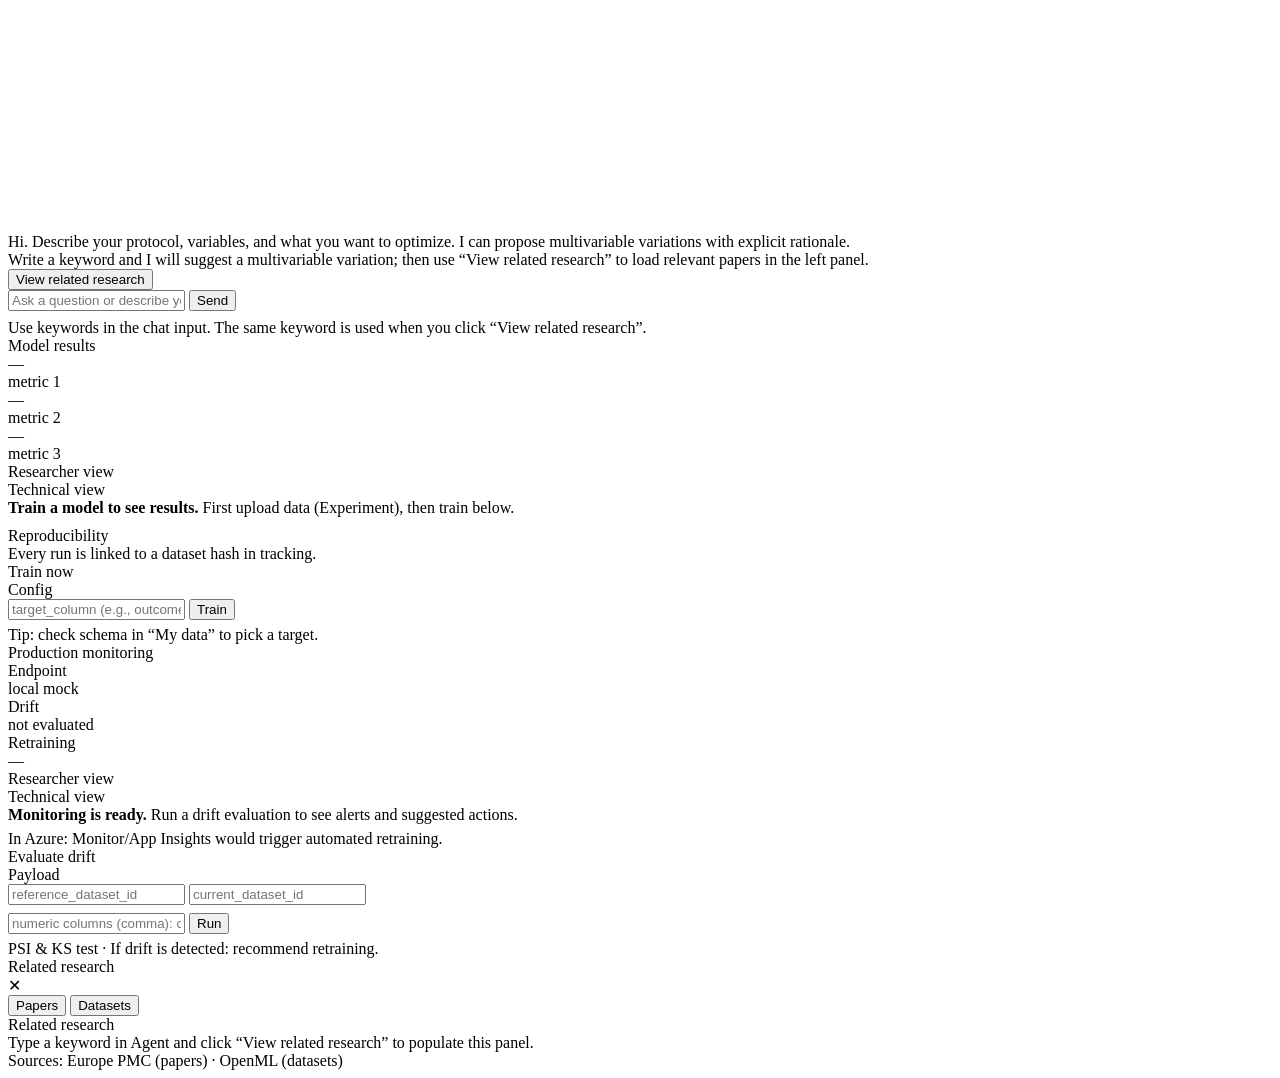
==== commit 544fd72c: "feat: box-plots graphs" ====
--- a/app/static/index.html
+++ b/app/static/index.html
@@ -4,7 +4,7 @@
     <meta charset="UTF-8" />
     <meta name="viewport" content="width=device-width, initial-scale=1.0" />
     <title>Lab Notebook AI</title>
-    <link rel="stylesheet" href="/static/styles.css" />
+    <link rel="stylesheet" href="/static/styles.css?v=3" />
   </head>
   <body>
     <div class="shell">
@@ -349,8 +349,14 @@
         <!-- SIDE PANEL -->
         <div class="side-panel" id="side-panel" aria-label="Side panel">
           <div class="sp-header">
-            <div class="sp-title">Related research</div>
-            <div class="sp-close" id="sp-close" role="button" aria-label="Close">✕</div>
+            <div class="sp-row">
+              <div class="sp-title">Related research</div>
+              <div class="sp-close" id="sp-close" role="button" aria-label="Close">✕</div>
+            </div>
+            <div class="sp-controls" role="tablist" aria-label="Related research filters">
+              <button id="sp-tab-papers" class="sp-tab active" type="button" role="tab" aria-selected="true">Papers</button>
+              <button id="sp-tab-datasets" class="sp-tab" type="button" role="tab" aria-selected="false">Datasets</button>
+            </div>
           </div>
           <div class="sp-body" id="sp-body">
             <div class="sp-card">
@@ -363,6 +369,6 @@
       </div>
     </div>
 
-    <script src="/static/app.js"></script>
+    <script src="/static/app.js?v=3"></script>
   </body>
 </html>
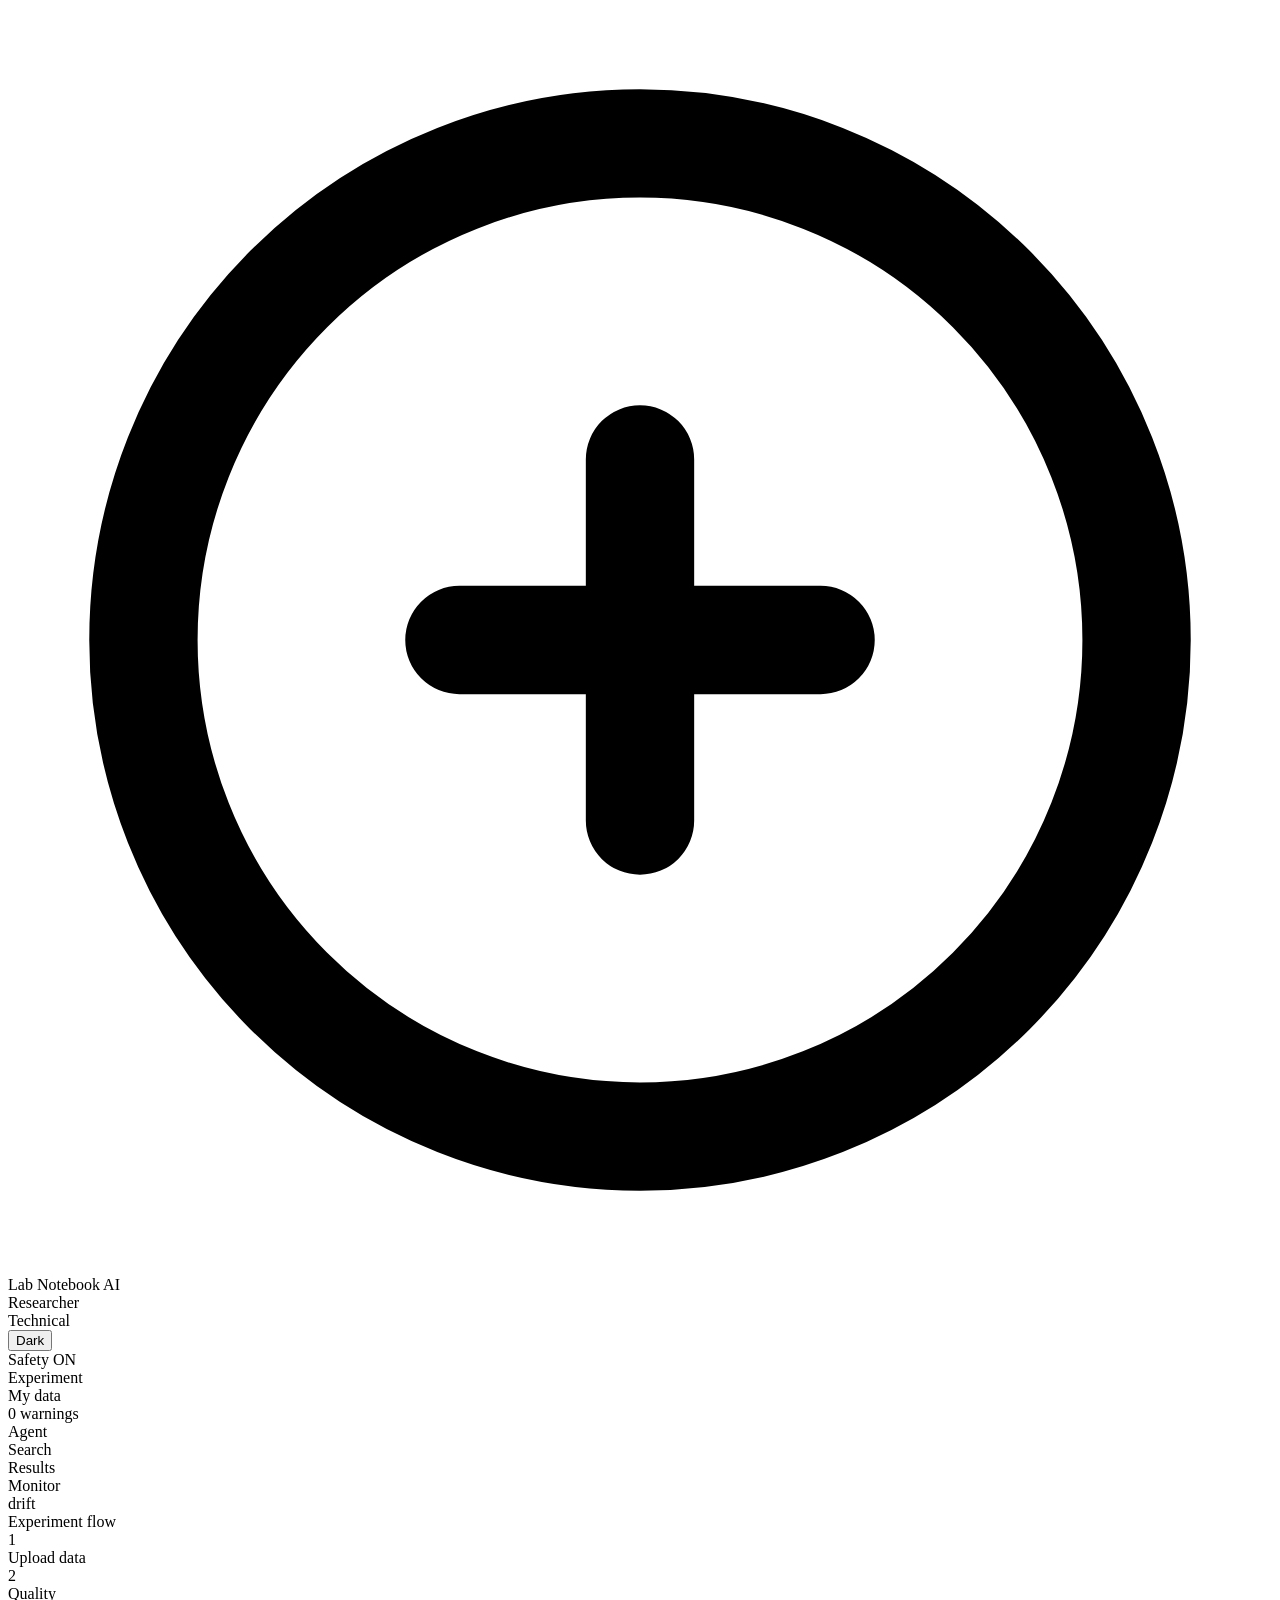
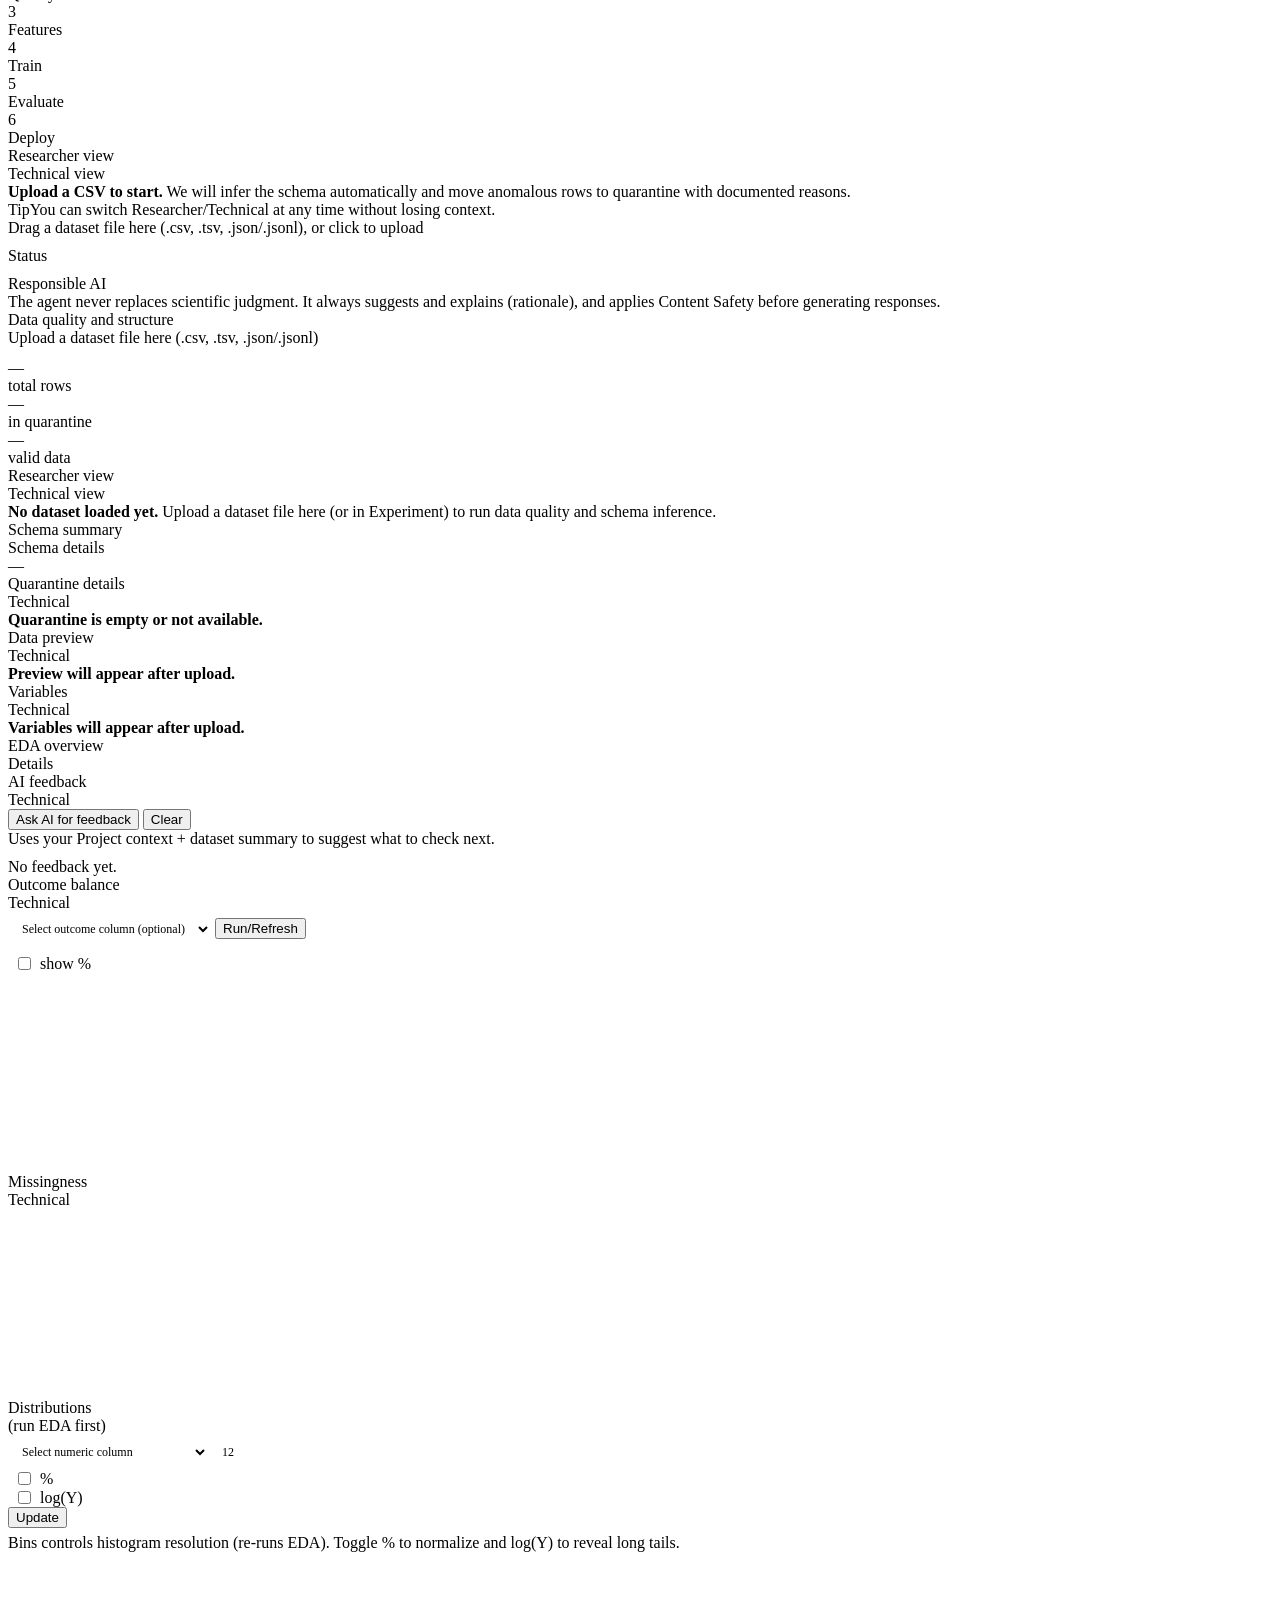
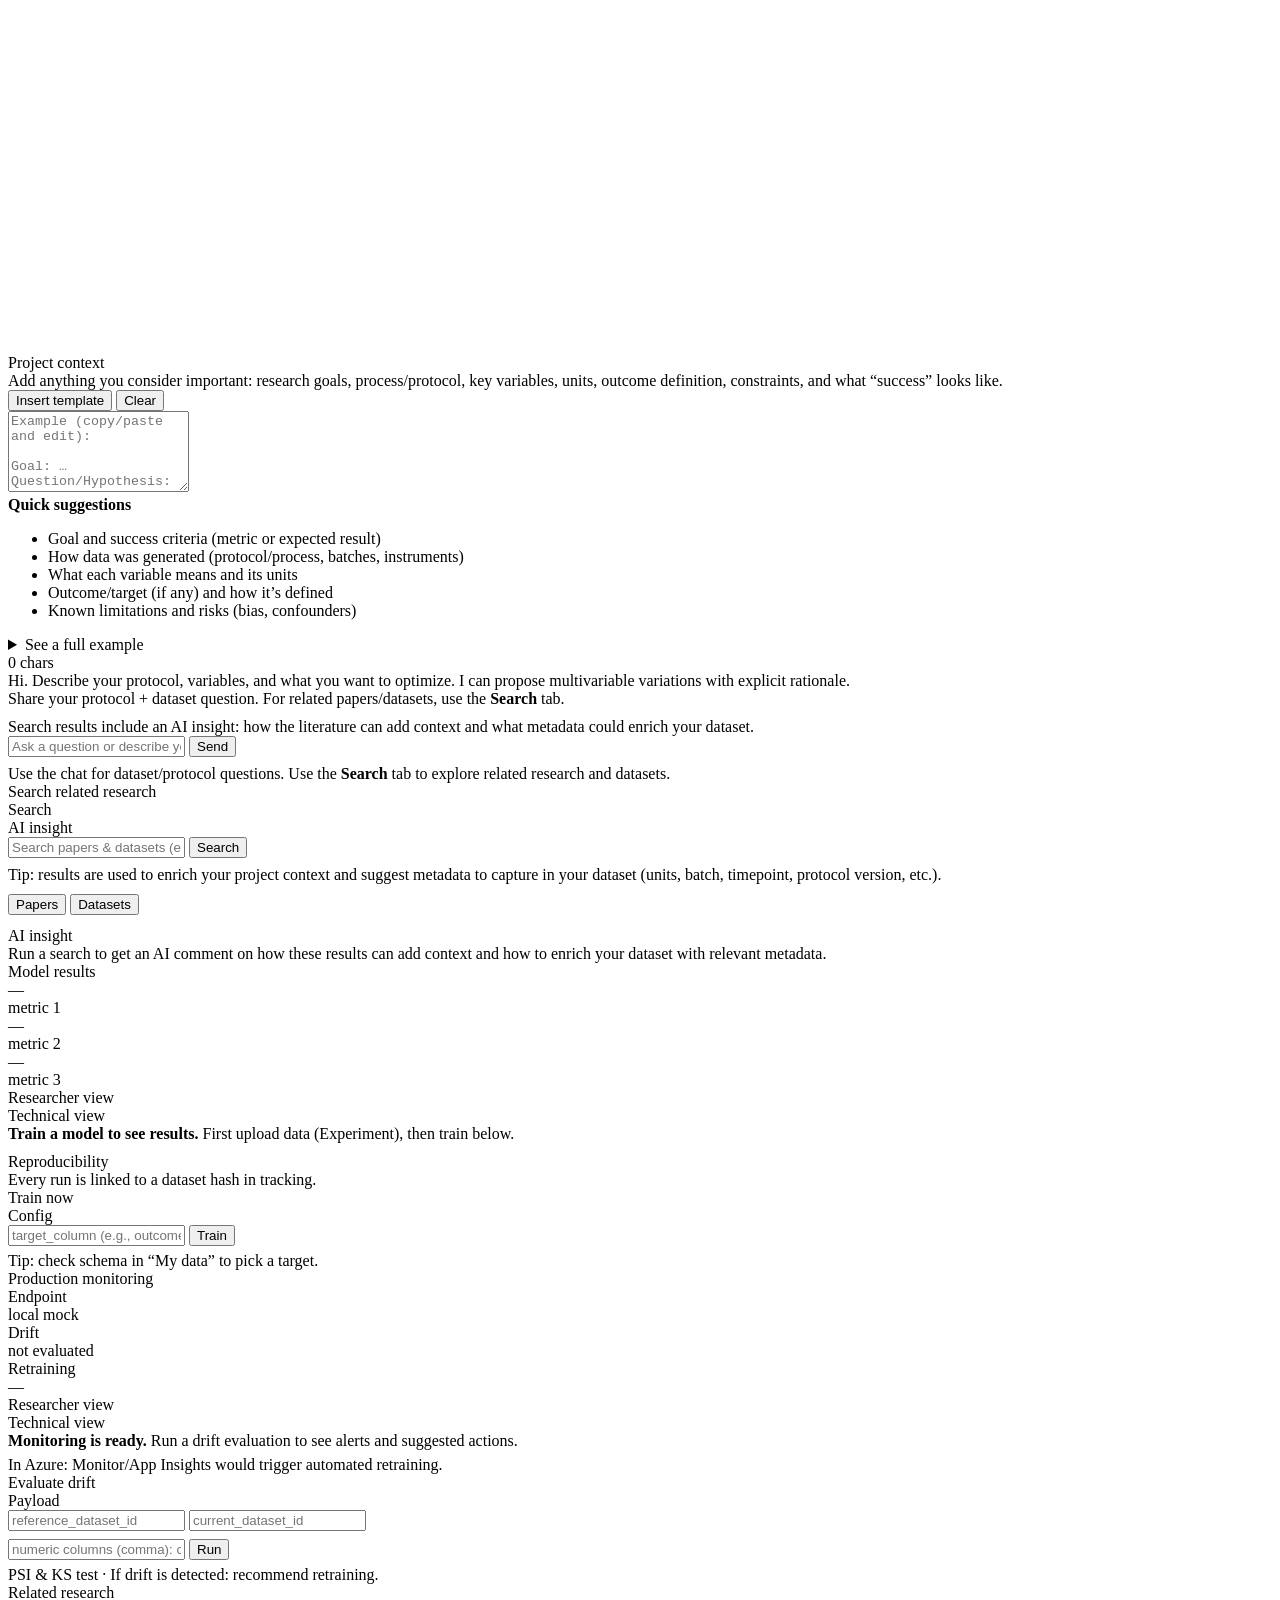
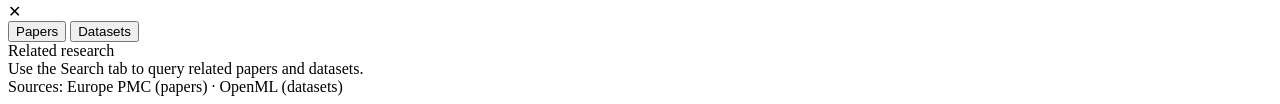
==== commit 4558cd4a: "Fix Search tab rendering and remove legacy related-research button Co-authored-by: Copilot <22355621" ====
--- a/app/static/index.html
+++ b/app/static/index.html
@@ -4,7 +4,7 @@
     <meta charset="UTF-8" />
     <meta name="viewport" content="width=device-width, initial-scale=1.0" />
     <title>Lab Notebook AI</title>
-    <link rel="stylesheet" href="/static/styles.css?v=3" />
+    <link rel="stylesheet" href="/static/styles.css?v=5" />
   </head>
   <body>
     <div class="shell">
@@ -42,6 +42,10 @@
           <div class="tab-dot dot-success"></div>
           Agent
         </div>
+        <div class="tab" role="tab" aria-selected="false" data-tab="t-search">
+          <div class="tab-dot dot-info"></div>
+          Search
+        </div>
         <div class="tab" role="tab" aria-selected="false" data-tab="t-results">
           <div class="tab-dot dot-purple"></div>
           Results
@@ -188,6 +192,21 @@
                 <div class="dc-tab" data-view="technical">Details</div>
               </div>
               <div id="eda-dual" class="dc-body"></div>
+            </div>
+
+            <div class="dual-card" data-dual="ai_feedback">
+              <div class="dc-tabs">
+                <div class="dc-tab a" data-view="researcher">AI feedback</div>
+                <div class="dc-tab" data-view="technical">Technical</div>
+              </div>
+              <div id="ai-feedback-dual" class="dc-body">
+                <div class="chat-input-row" style="align-items:center;gap:10px;flex-wrap:wrap">
+                  <button class="lit-btn" id="btn-data-feedback">Ask AI for feedback</button>
+                  <button class="lit-btn" id="btn-data-feedback-clear">Clear</button>
+                  <div class="mini">Uses your Project context + dataset summary to suggest what to check next.</div>
+                </div>
+                <div class="mini" style="margin-top:10px">No feedback yet.</div>
+              </div>
             </div>
 
             <div class="dual-card" data-dual="balance">
@@ -253,11 +272,59 @@
 
           <!-- TAB 3: AGENT -->
           <div class="tab-content" id="t-agent" role="tabpanel">
+            <div class="context-card">
+              <div class="context-head">
+                <div>
+                  <div class="context-title">Project context</div>
+                  <div class="context-sub">Add anything you consider important: research goals, process/protocol, key variables, units, outcome definition, constraints, and what “success” looks like.</div>
+                </div>
+                <div class="context-actions">
+                  <button class="lit-btn" id="btn-context-template" type="button">Insert template</button>
+                  <button class="lit-btn" id="btn-context-clear" type="button">Clear</button>
+                </div>
+              </div>
+
+              <div class="context-grid">
+                <textarea id="agent-context" class="context-text" rows="5" placeholder="Example (copy/paste and edit):
+
+Goal: …
+Question/Hypothesis: …
+Process/Protocol (steps): …
+Dataset: source, size, what each row represents…
+Key variables: … (and units)
+Outcome/target: … (how it is defined/measured)
+Covariates/confounders: …
+Constraints: … (time, cost, experimental limits)
+What you want to optimize: …"></textarea>
+
+                <div class="context-help">
+                  <div class="mini" style="font-weight:800;color:var(--color-text-secondary)">Quick suggestions</div>
+                  <ul class="context-list">
+                    <li>Goal and success criteria (metric or expected result)</li>
+                    <li>How data was generated (protocol/process, batches, instruments)</li>
+                    <li>What each variable means and its units</li>
+                    <li>Outcome/target (if any) and how it’s defined</li>
+                    <li>Known limitations and risks (bias, confounders)</li>
+                  </ul>
+                  <details class="context-details">
+                    <summary>See a full example</summary>
+                    <pre>Goal: predict treatment response.
+Process/Protocol: weekly measurements for 8 weeks; 2 labs; daily batches.
+Dataset: each row = patient-visit; variables: age(years), sex, dose(mg), biomarker_X(ng/mL), ...
+Outcome/target: responder (yes/no) by clinical criterion.
+Confounders: site, batch, comorbidities.
+Constraints: cannot collect more samples; prefer interpretable models.</pre>
+                  </details>
+                  <div class="context-meta"><span id="context-count">0</span> chars</div>
+                </div>
+              </div>
+            </div>
+
             <div class="chat-area" id="chat-area">
               <div class="bubble bubble-ai">
                 Hi. Describe your protocol, variables, and what you want to optimize. I can propose multivariable variations with explicit rationale.
-                <div class="rationale-box">Write a keyword and I will suggest a multivariable variation; then use “View related research” to load relevant papers in the left panel.</div>
-                <button class="lit-btn" id="btn-open-panel">View related research</button>
+                <div class="rationale-box">Share your protocol + dataset question. For related papers/datasets, use the <strong>Search</strong> tab.</div>
+                <div class="mini" style="margin-top:10px">Search results include an AI insight: how the literature can add context and what metadata could enrich your dataset.</div>
               </div>
             </div>
 
@@ -266,10 +333,41 @@
               <button class="send-btn" id="btn-send">Send</button>
             </div>
 
-            <div class="mini" style="margin-top:8px">Use keywords in the chat input. The same keyword is used when you click “View related research”.</div>
-          </div>
-
-          <!-- TAB 4: RESULTS -->
+            <div class="mini" style="margin-top:8px">Use the chat for dataset/protocol questions. Use the <strong>Search</strong> tab to explore related research and datasets.</div>
+          </div>
+
+          <!-- TAB 4: SEARCH -->
+          <div class="tab-content" id="t-search" role="tabpanel">
+            <div class="section-label">Search related research</div>
+
+            <div class="dual-card">
+              <div class="dc-tabs">
+                <div class="dc-tab a">Search</div>
+                <div class="dc-tab">AI insight</div>
+              </div>
+              <div class="dc-body">
+                <div class="chat-input-row" style="align-items:center;flex-wrap:wrap">
+                  <input id="search-inp" placeholder="Search papers & datasets (e.g., gene expression, smoke exposure, limma)" />
+                  <button class="send-btn" id="btn-search">Search</button>
+                </div>
+                <div class="mini" style="margin-top:8px">Tip: results are used to enrich your project context and suggest metadata to capture in your dataset (units, batch, timepoint, protocol version, etc.).</div>
+
+                <div class="sp-controls" role="tablist" aria-label="Search filters" style="margin-top:10px">
+                  <button id="search-tab-papers" class="sp-tab active" type="button" role="tab" aria-selected="true">Papers</button>
+                  <button id="search-tab-datasets" class="sp-tab" type="button" role="tab" aria-selected="false">Datasets</button>
+                </div>
+
+                <div id="search-results" style="margin-top:10px"></div>
+
+                <div class="note" style="margin-top:12px">
+                  <div class="note-title">AI insight</div>
+                  <div id="search-insight" class="note-body">Run a search to get an AI comment on how these results can add context and how to enrich your dataset with relevant metadata.</div>
+                </div>
+              </div>
+            </div>
+          </div>
+
+          <!-- TAB 5: RESULTS -->
           <div class="tab-content" id="t-results" role="tabpanel">
             <div class="section-label">Model results</div>
             <div class="metric-row">
@@ -361,7 +459,7 @@
           <div class="sp-body" id="sp-body">
             <div class="sp-card">
               <div class="sp-card-title">Related research</div>
-              <div class="sp-card-sub">Type a keyword in Agent and click “View related research” to populate this panel.</div>
+              <div class="sp-card-sub">Use the Search tab to query related papers and datasets.</div>
               <div class="sp-source">Sources: Europe PMC (papers) · OpenML (datasets)</div>
             </div>
           </div>
@@ -369,6 +467,6 @@
       </div>
     </div>
 
-    <script src="/static/app.js?v=3"></script>
+    <script src="/static/app.js?v=5"></script>
   </body>
 </html>
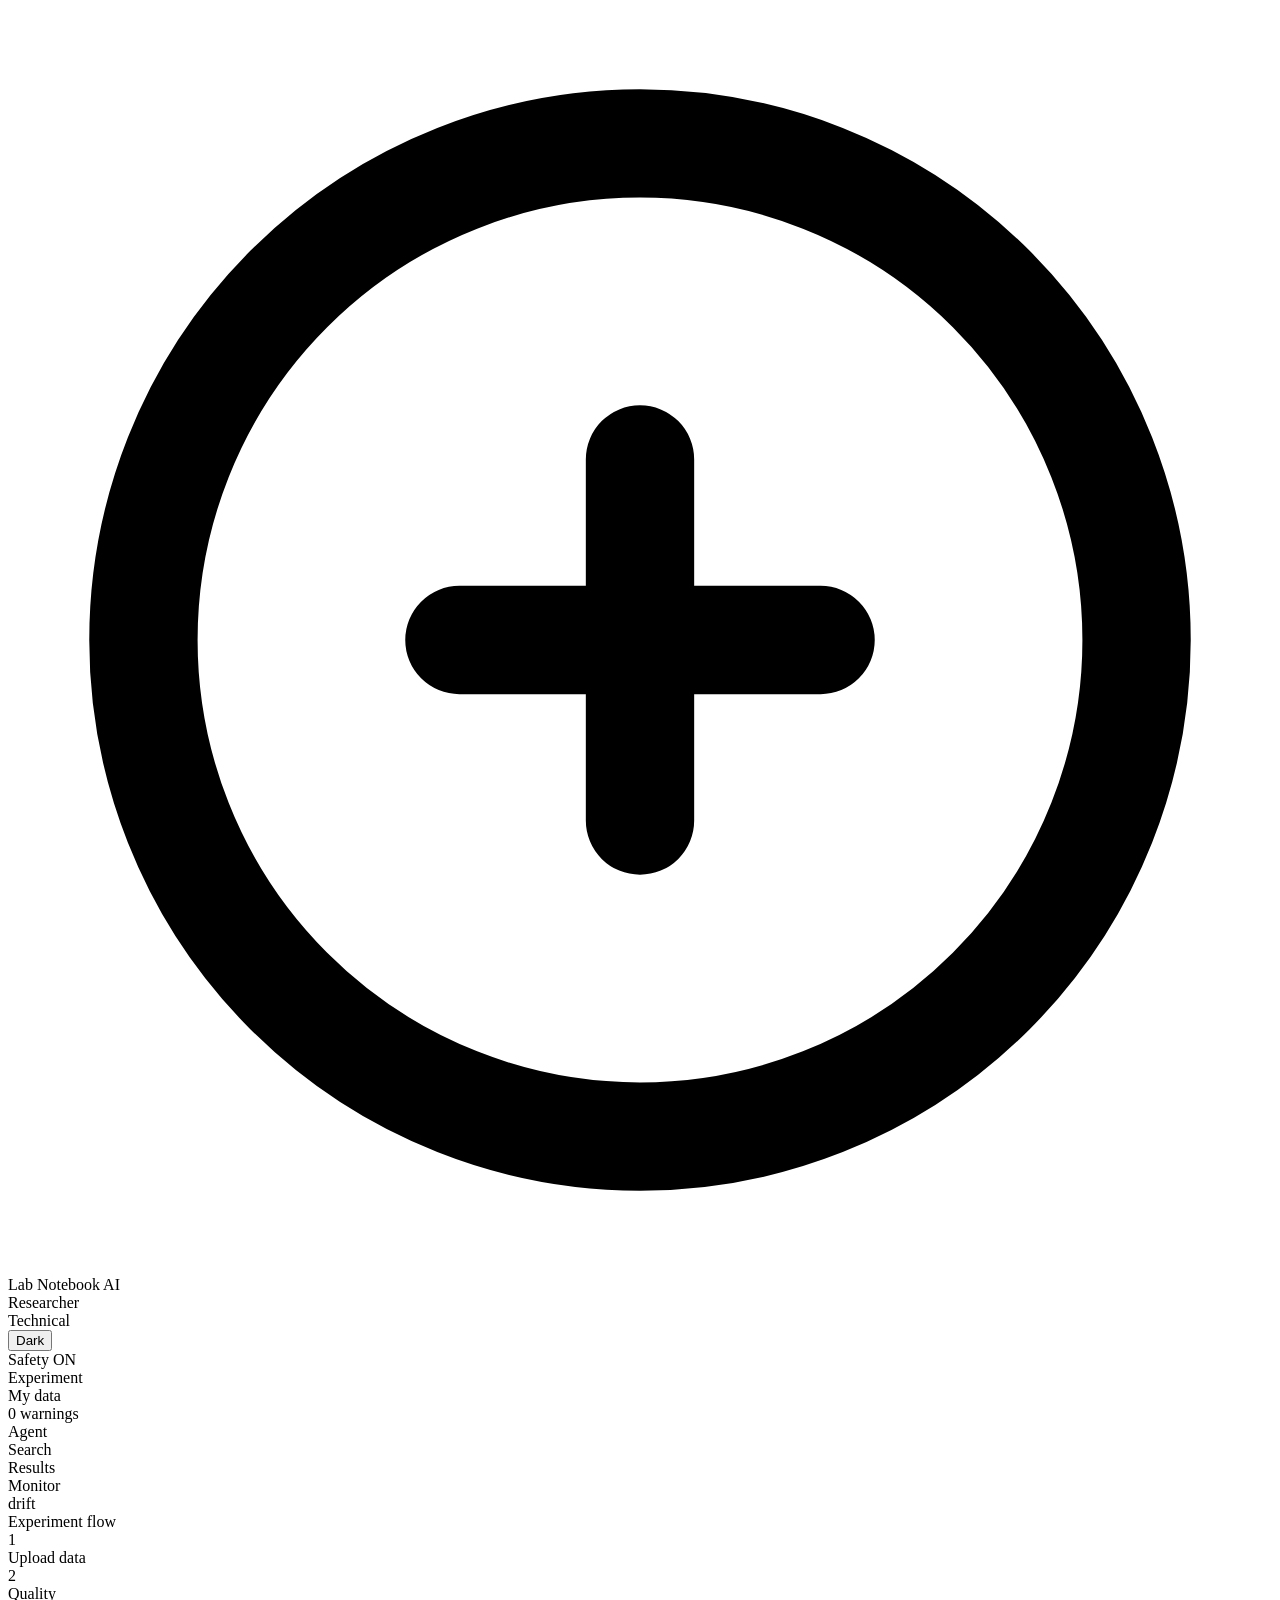
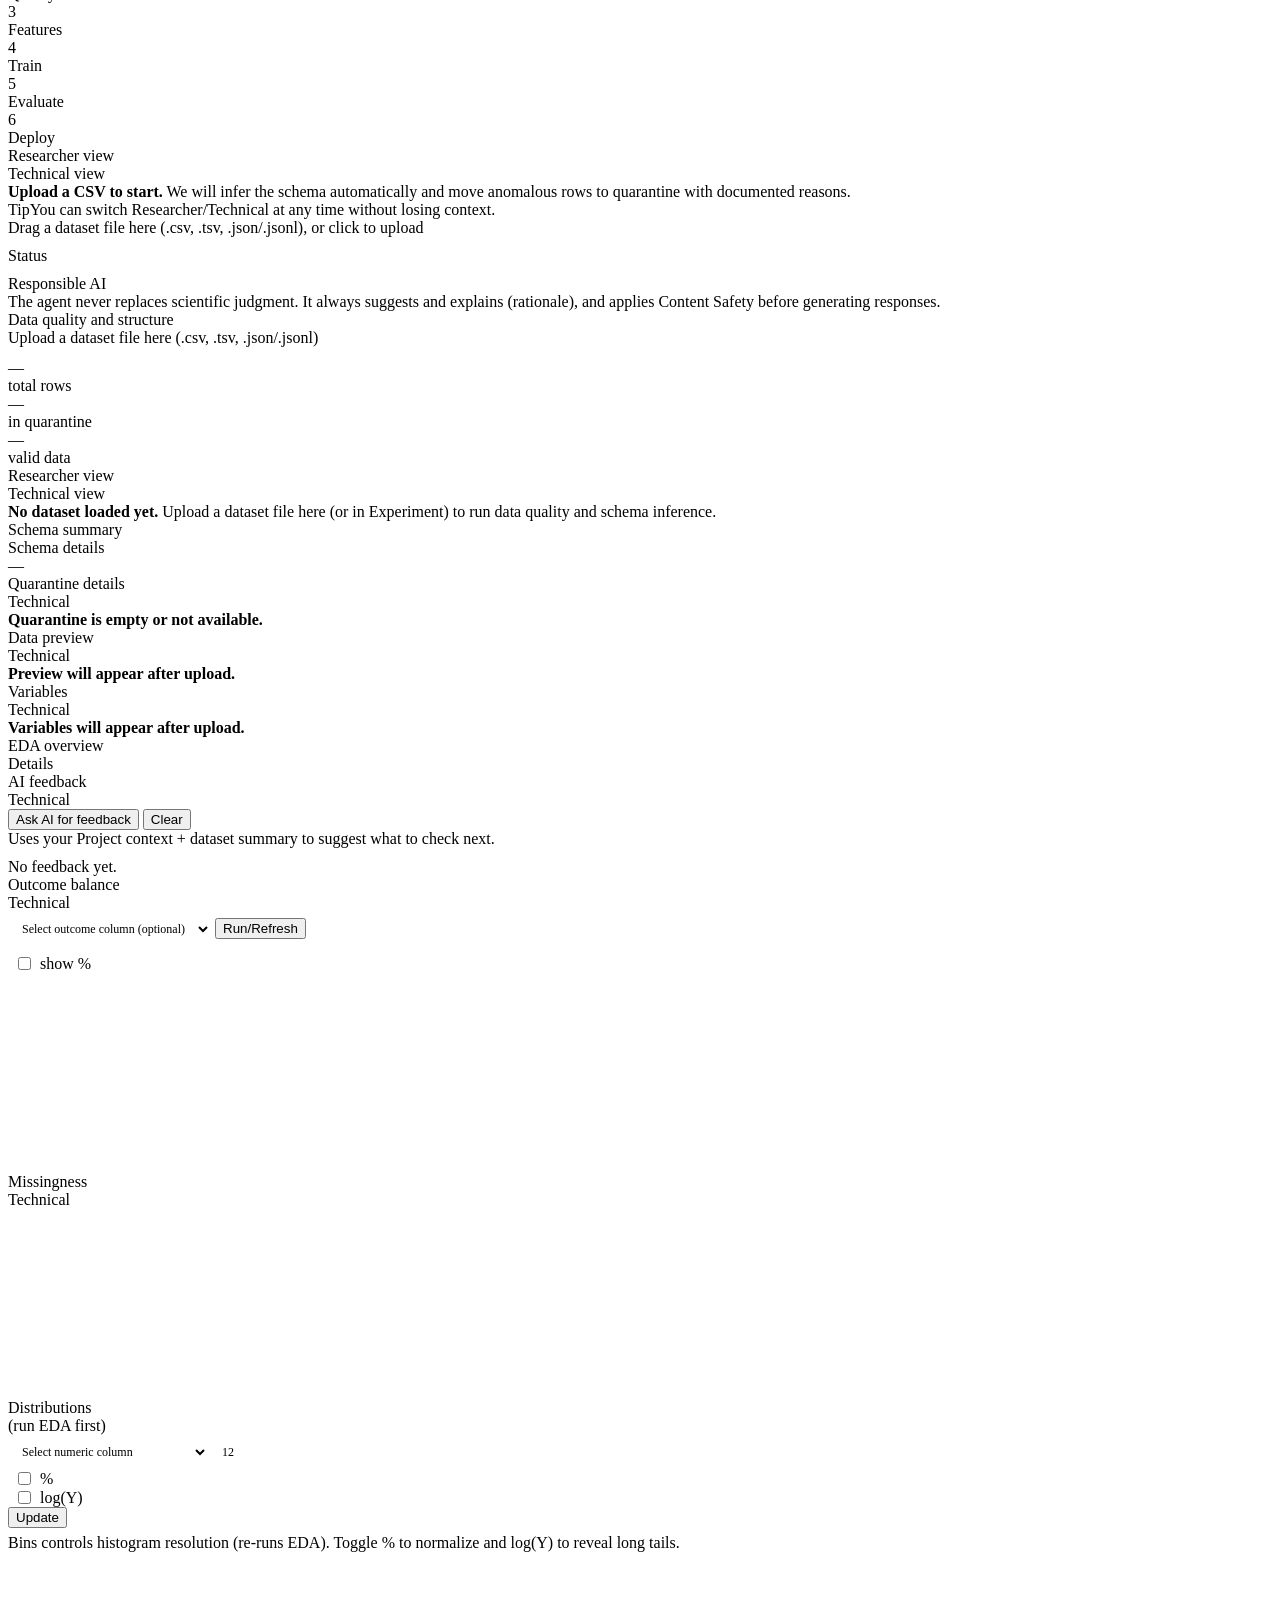
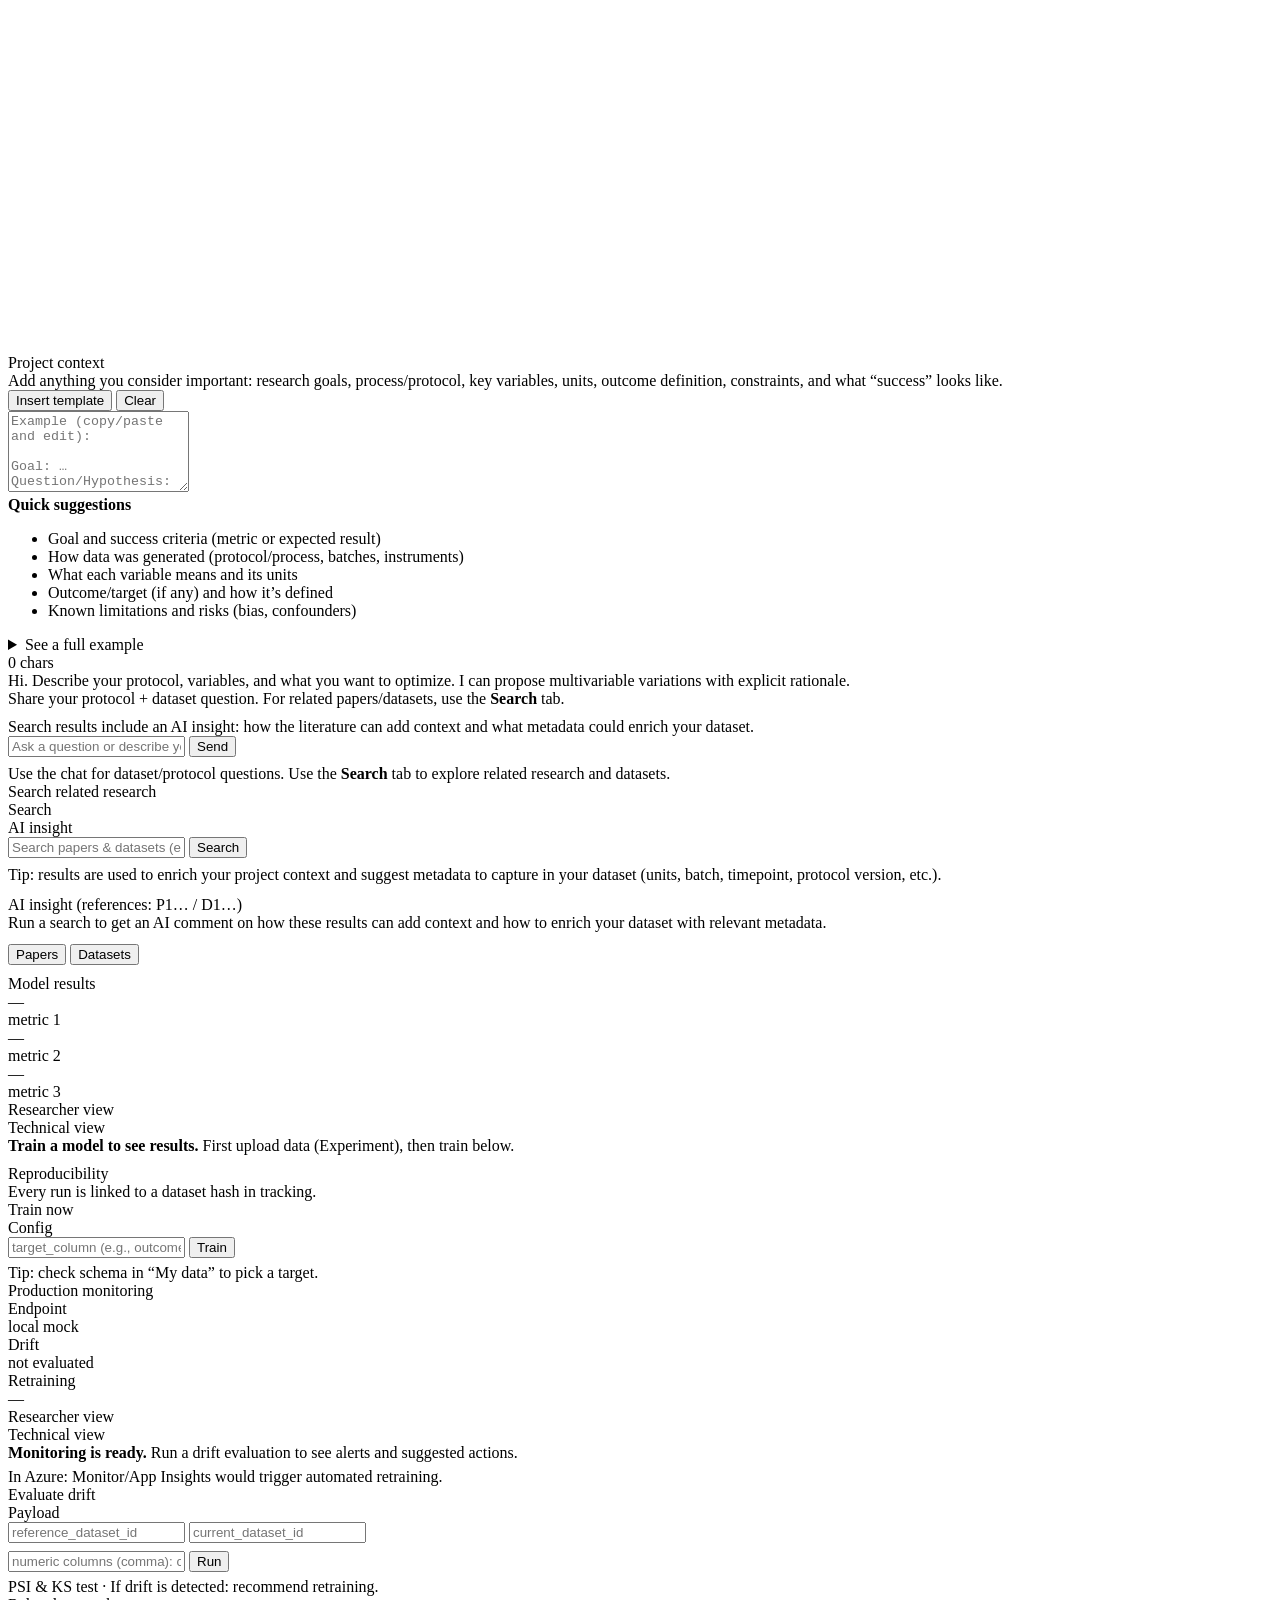
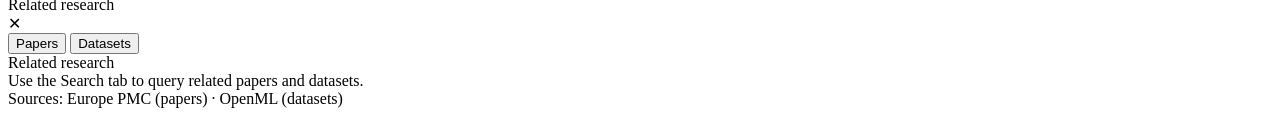
==== commit 086f0767: "Improve Search insight placement and add item references Co-authored-by: Copilot <223556219+Copilot@" ====
--- a/app/static/index.html
+++ b/app/static/index.html
@@ -352,17 +352,17 @@
                 </div>
                 <div class="mini" style="margin-top:8px">Tip: results are used to enrich your project context and suggest metadata to capture in your dataset (units, batch, timepoint, protocol version, etc.).</div>
 
-                <div class="sp-controls" role="tablist" aria-label="Search filters" style="margin-top:10px">
+                <div class="note" style="margin-top:12px">
+                  <div class="note-title">AI insight (references: P1… / D1…)</div>
+                  <div id="search-insight" class="note-body">Run a search to get an AI comment on how these results can add context and how to enrich your dataset with relevant metadata.</div>
+                </div>
+
+                <div class="sp-controls" role="tablist" aria-label="Search filters" style="margin-top:12px">
                   <button id="search-tab-papers" class="sp-tab active" type="button" role="tab" aria-selected="true">Papers</button>
                   <button id="search-tab-datasets" class="sp-tab" type="button" role="tab" aria-selected="false">Datasets</button>
                 </div>
 
                 <div id="search-results" style="margin-top:10px"></div>
-
-                <div class="note" style="margin-top:12px">
-                  <div class="note-title">AI insight</div>
-                  <div id="search-insight" class="note-body">Run a search to get an AI comment on how these results can add context and how to enrich your dataset with relevant metadata.</div>
-                </div>
               </div>
             </div>
           </div>
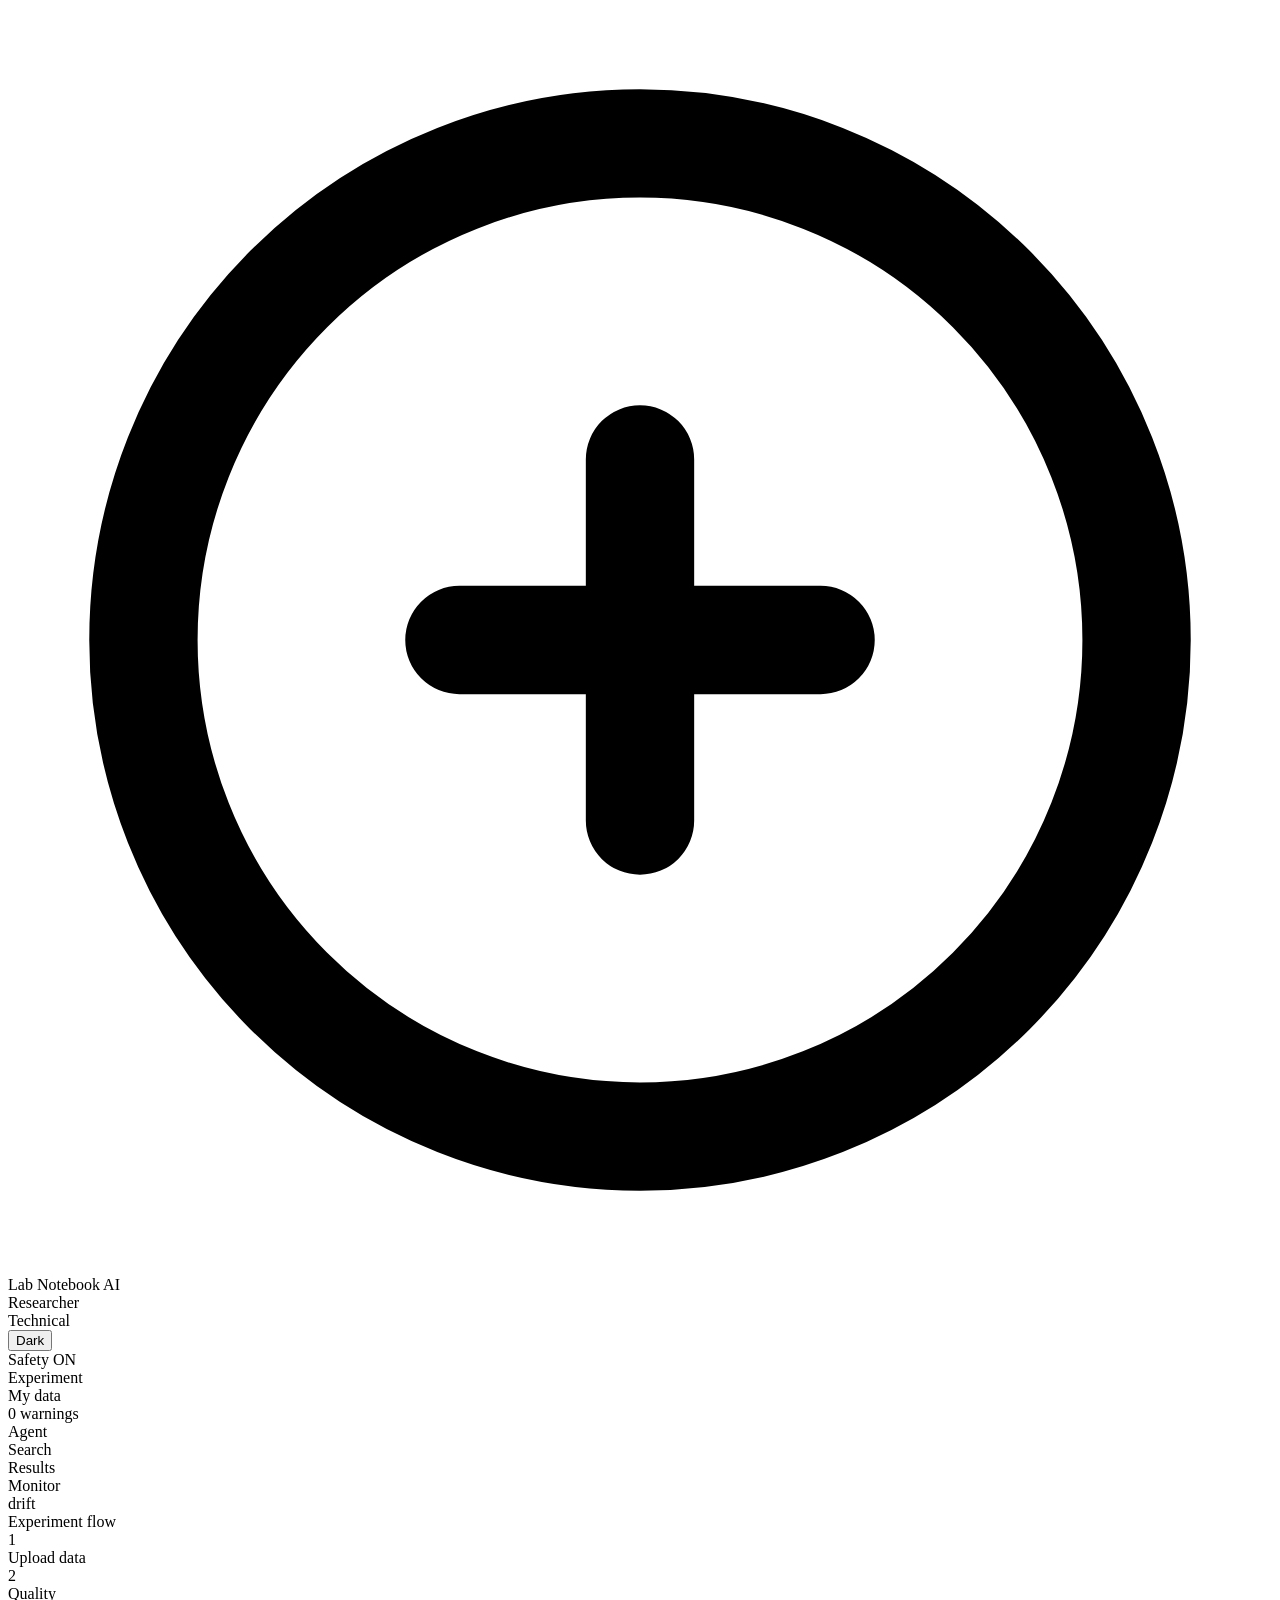
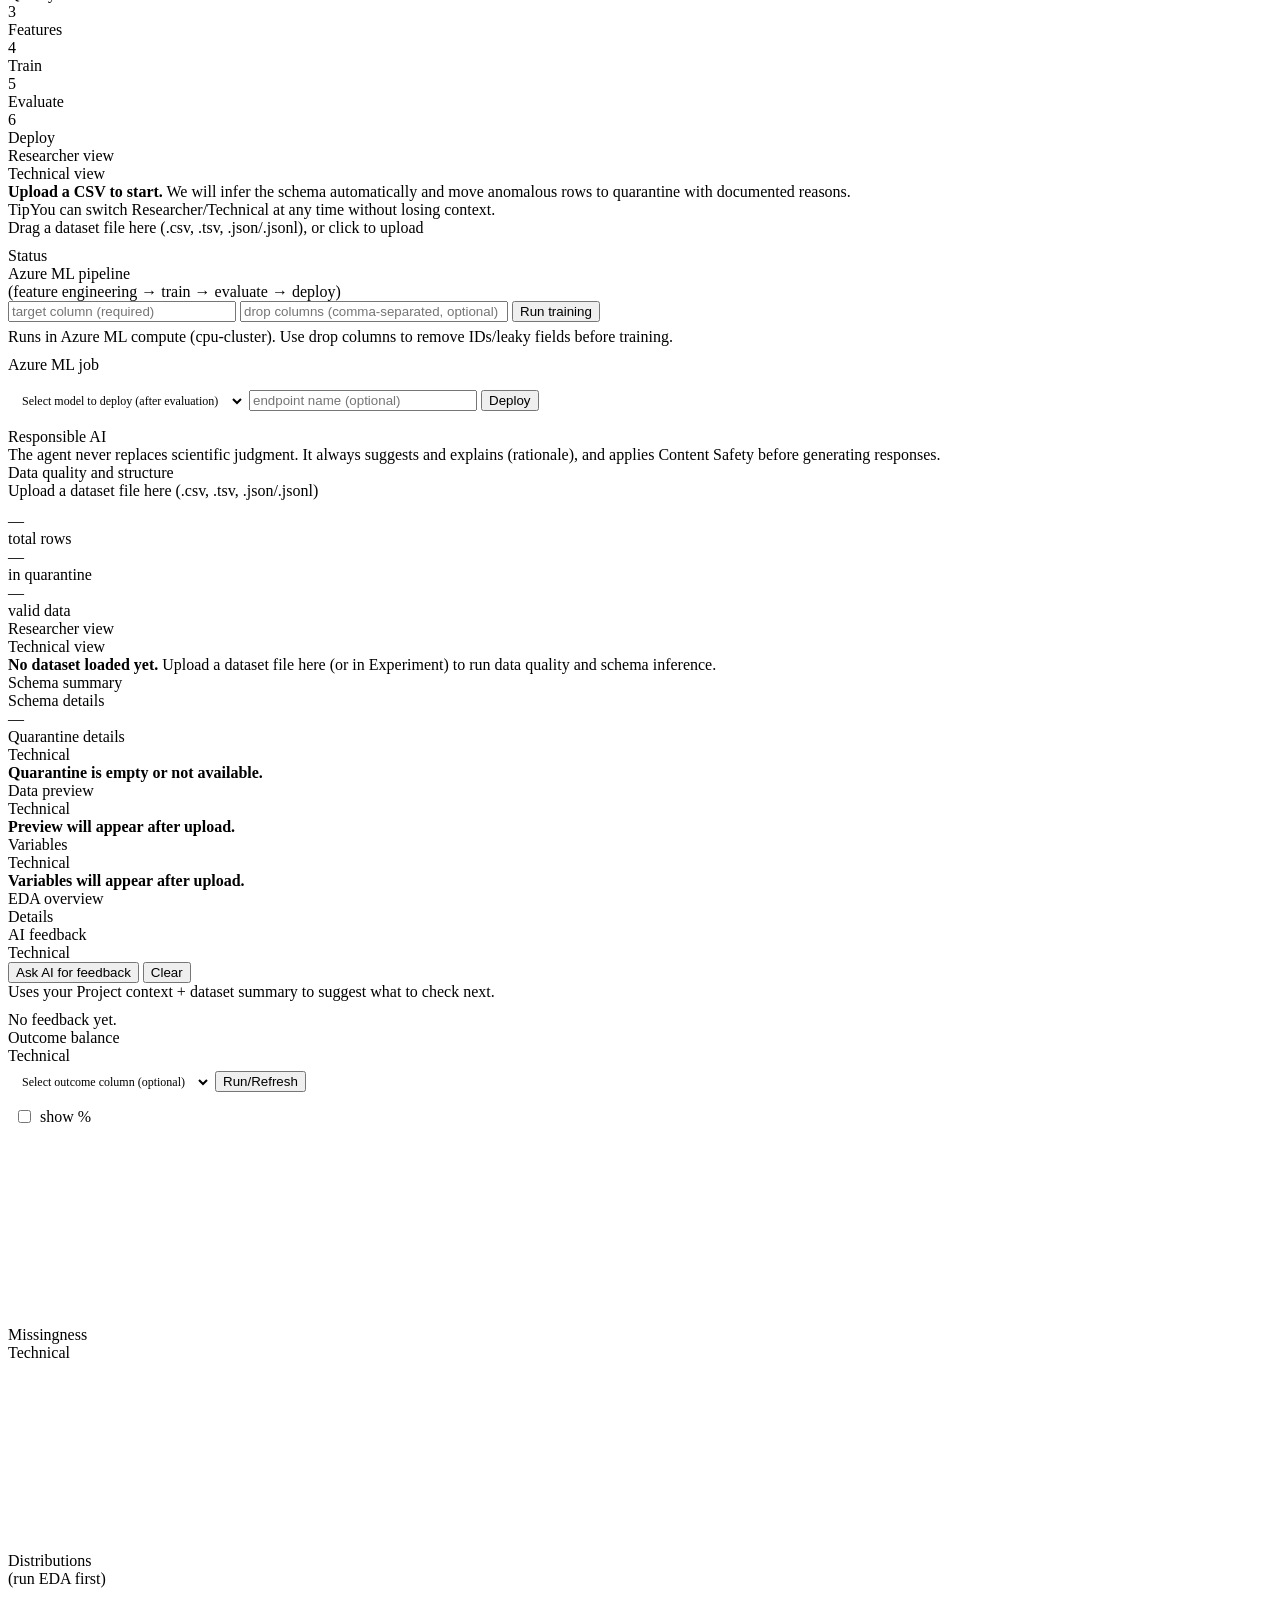
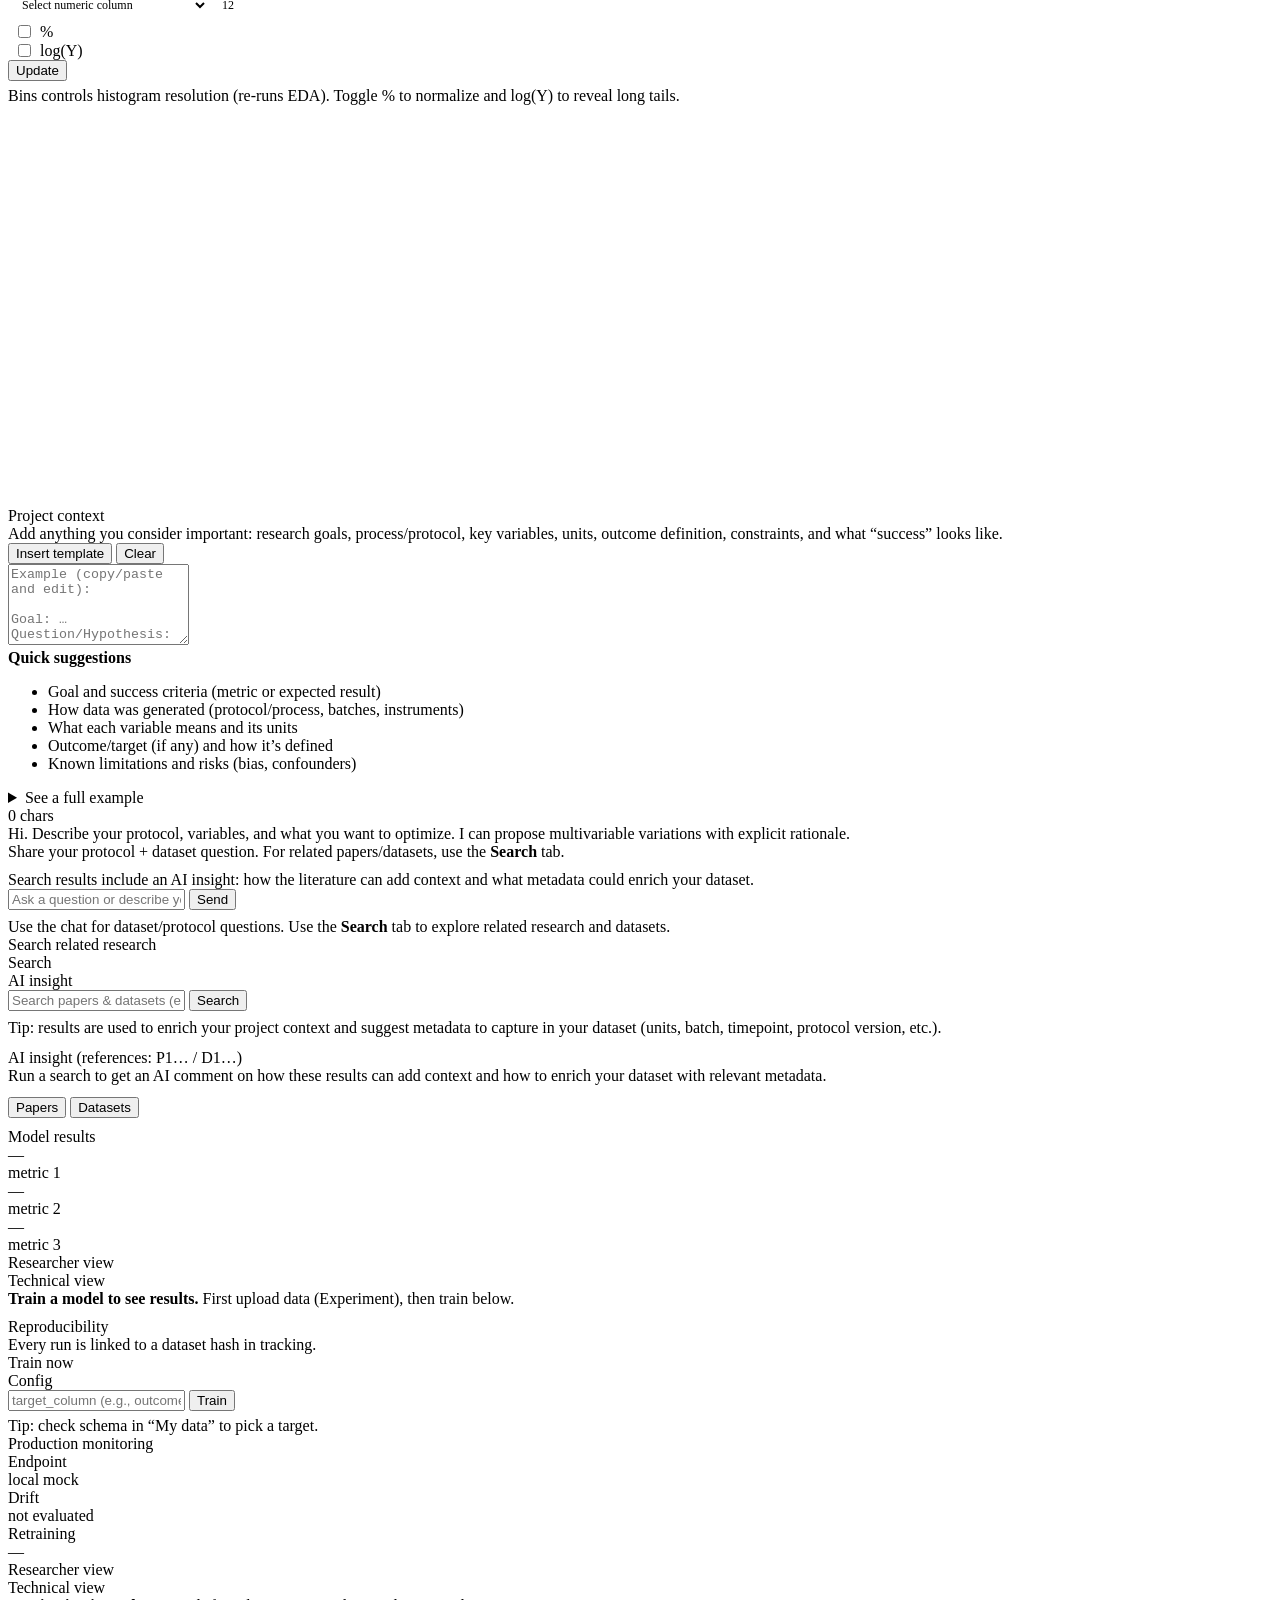
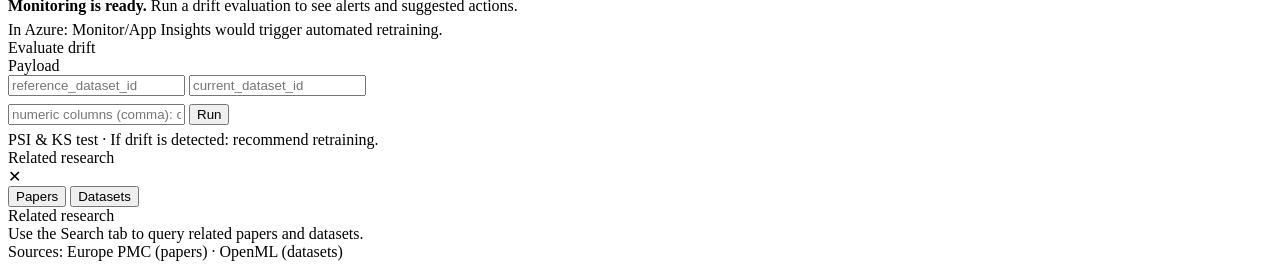
==== commit 8db5d123: "Add Azure ML experiment flow UI - Wire Experiment tab to /api/part2/aml/* (train/poll/deploy)  - Ren" ====
--- a/app/static/index.html
+++ b/app/static/index.html
@@ -113,6 +113,38 @@
               <div id="exp-status-dot" class="status-dot sd-run"></div>
               <div id="exp-status-label" class="status-label">Status</div>
               <div id="exp-status-val" class="status-val"></div>
+            </div>
+
+            <div class="dual-card" data-dual="aml_exp">
+              <div class="dc-tabs">
+                <div class="dc-tab a">Azure ML pipeline</div>
+                <div class="dc-tab">(feature engineering → train → evaluate → deploy)</div>
+              </div>
+              <div class="dc-body">
+                <div class="chat-input-row" style="align-items:center;flex-wrap:wrap">
+                  <input id="exp-target" placeholder="target column (required)" style="flex:1;min-width:220px" />
+                  <input id="exp-drop" placeholder="drop columns (comma-separated, optional)" style="flex:2;min-width:260px" />
+                  <button class="send-btn" id="btn-aml-train">Run training</button>
+                </div>
+                <div class="mini" style="margin-top:6px">Runs in Azure ML compute (<span id="aml-compute">cpu-cluster</span>). Use drop columns to remove IDs/leaky fields before training.</div>
+
+                <div id="aml-status" class="status-row hidden" style="margin-top:10px">
+                  <div id="aml-status-dot" class="status-dot sd-run"></div>
+                  <div id="aml-status-label" class="status-label">Azure ML job</div>
+                  <div id="aml-status-val" class="status-val"></div>
+                </div>
+
+                <div id="aml-metrics" style="margin-top:10px"></div>
+
+                <div class="chat-input-row" style="margin-top:10px;align-items:center;flex-wrap:wrap">
+                  <select id="aml-model-select" style="flex:1;min-width:220px;padding:9px 10px;font-size:12px;border:0.5px solid var(--color-border-secondary);border-radius:12px;background:var(--color-background-secondary);color:var(--color-text-primary);outline:none;font-family:inherit">
+                    <option value="">Select model to deploy (after evaluation)</option>
+                  </select>
+                  <input id="aml-endpoint" placeholder="endpoint name (optional)" style="flex:1;min-width:220px" />
+                  <button class="lit-btn" id="btn-aml-deploy">Deploy</button>
+                </div>
+                <div id="aml-deploy" class="mini" style="margin-top:8px"></div>
+              </div>
             </div>
 
             <div class="note" style="margin-top:10px">
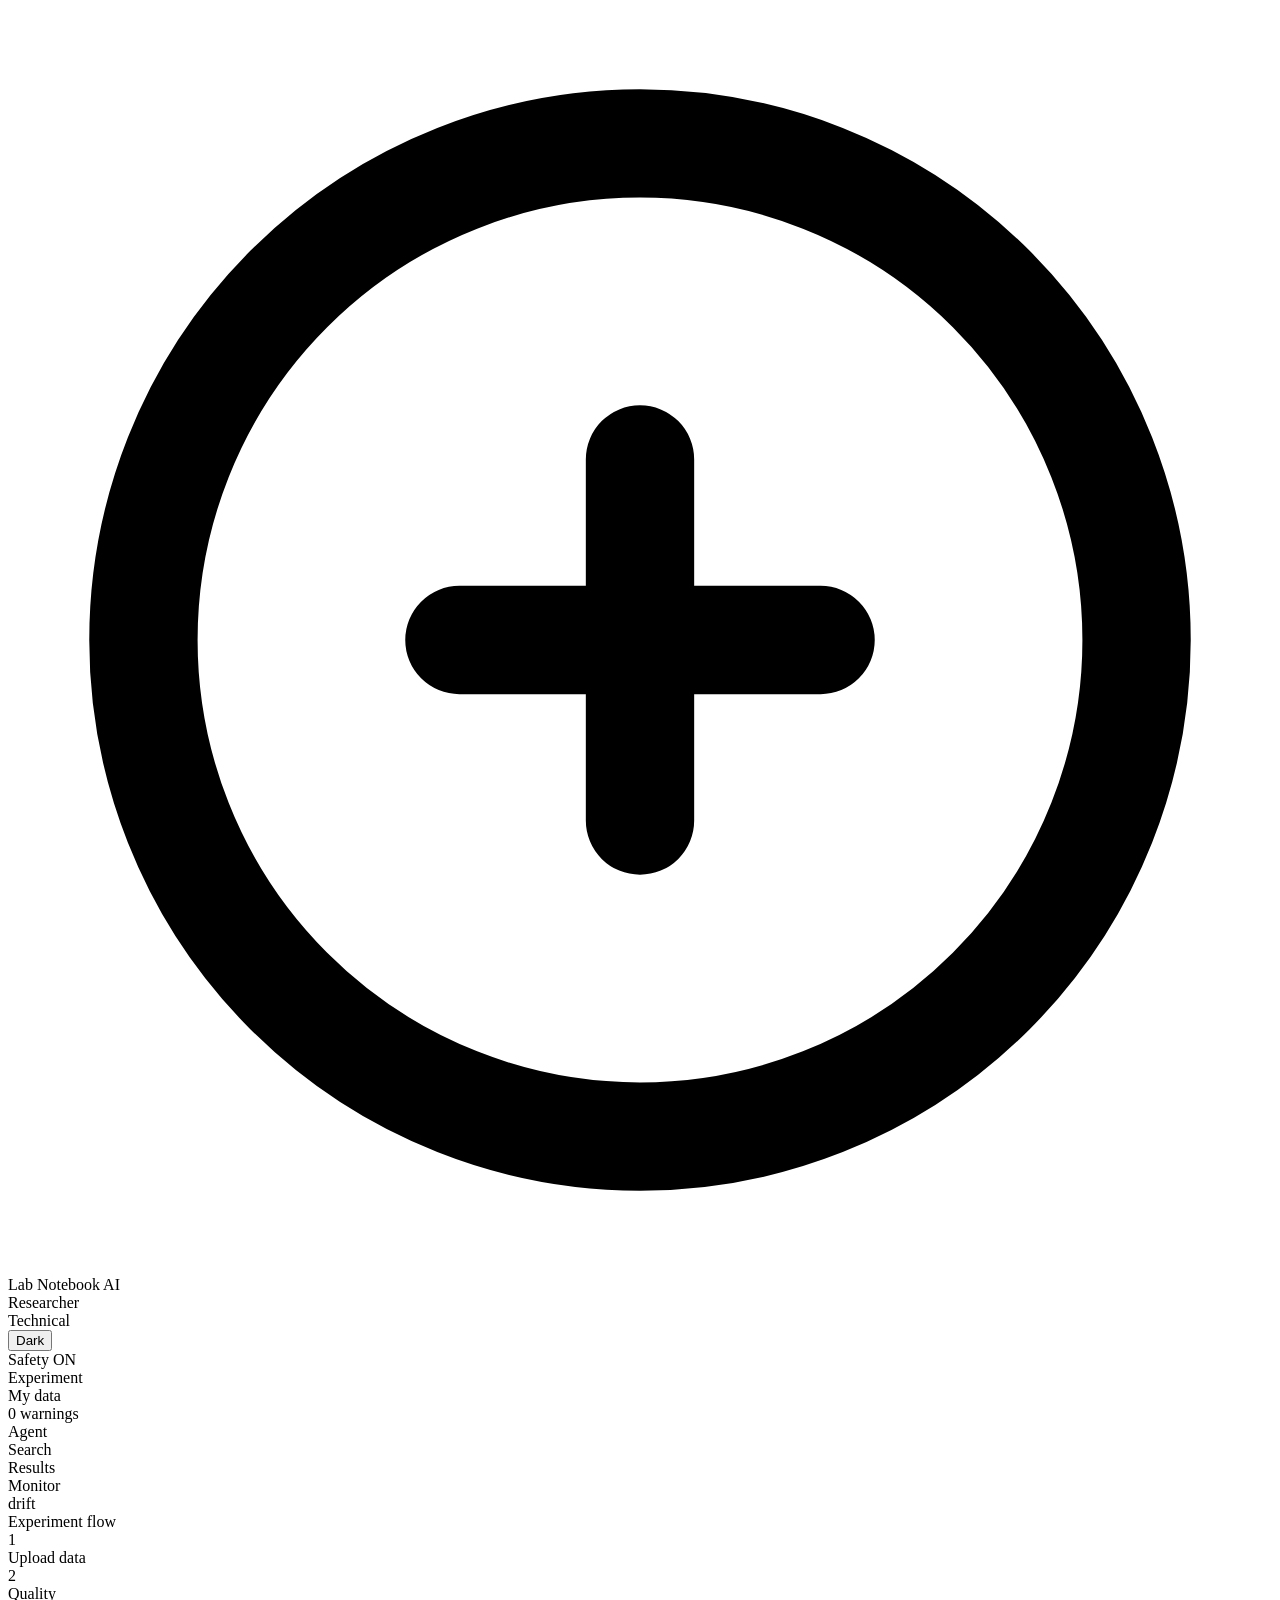
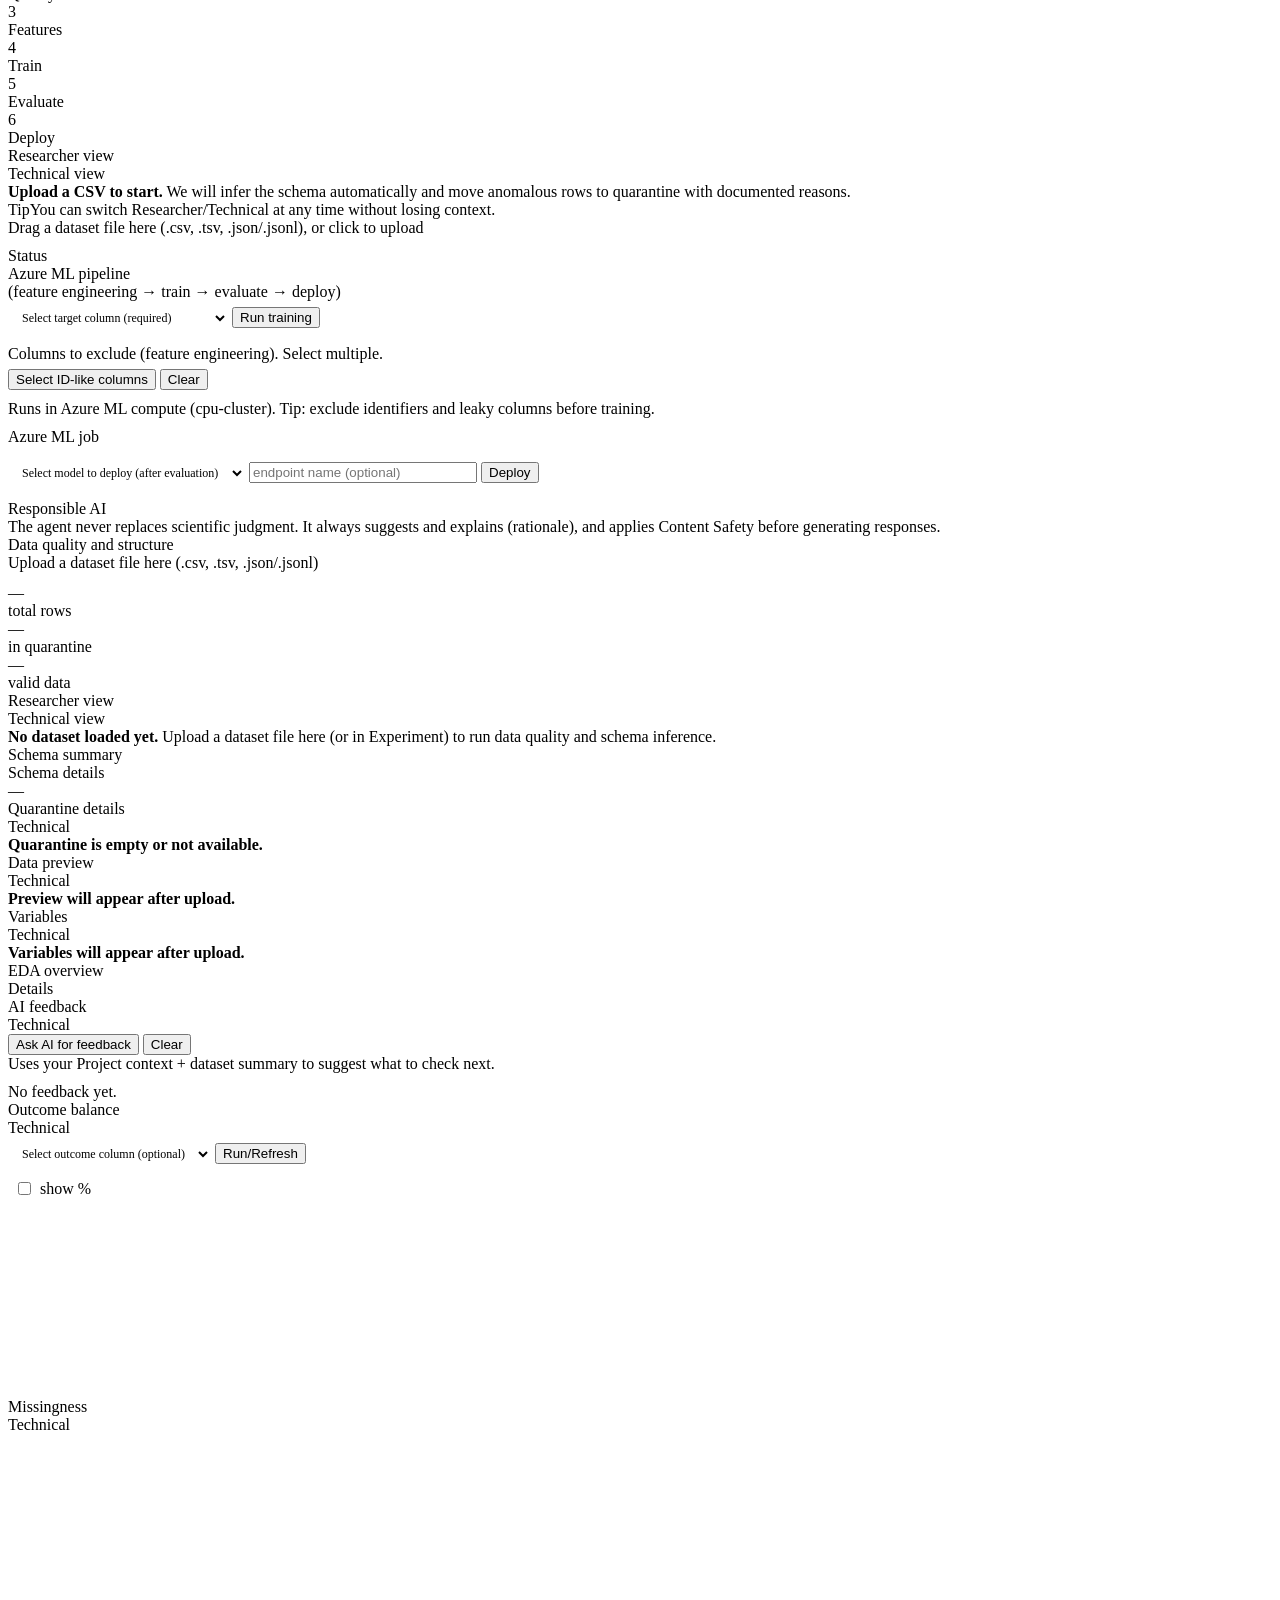
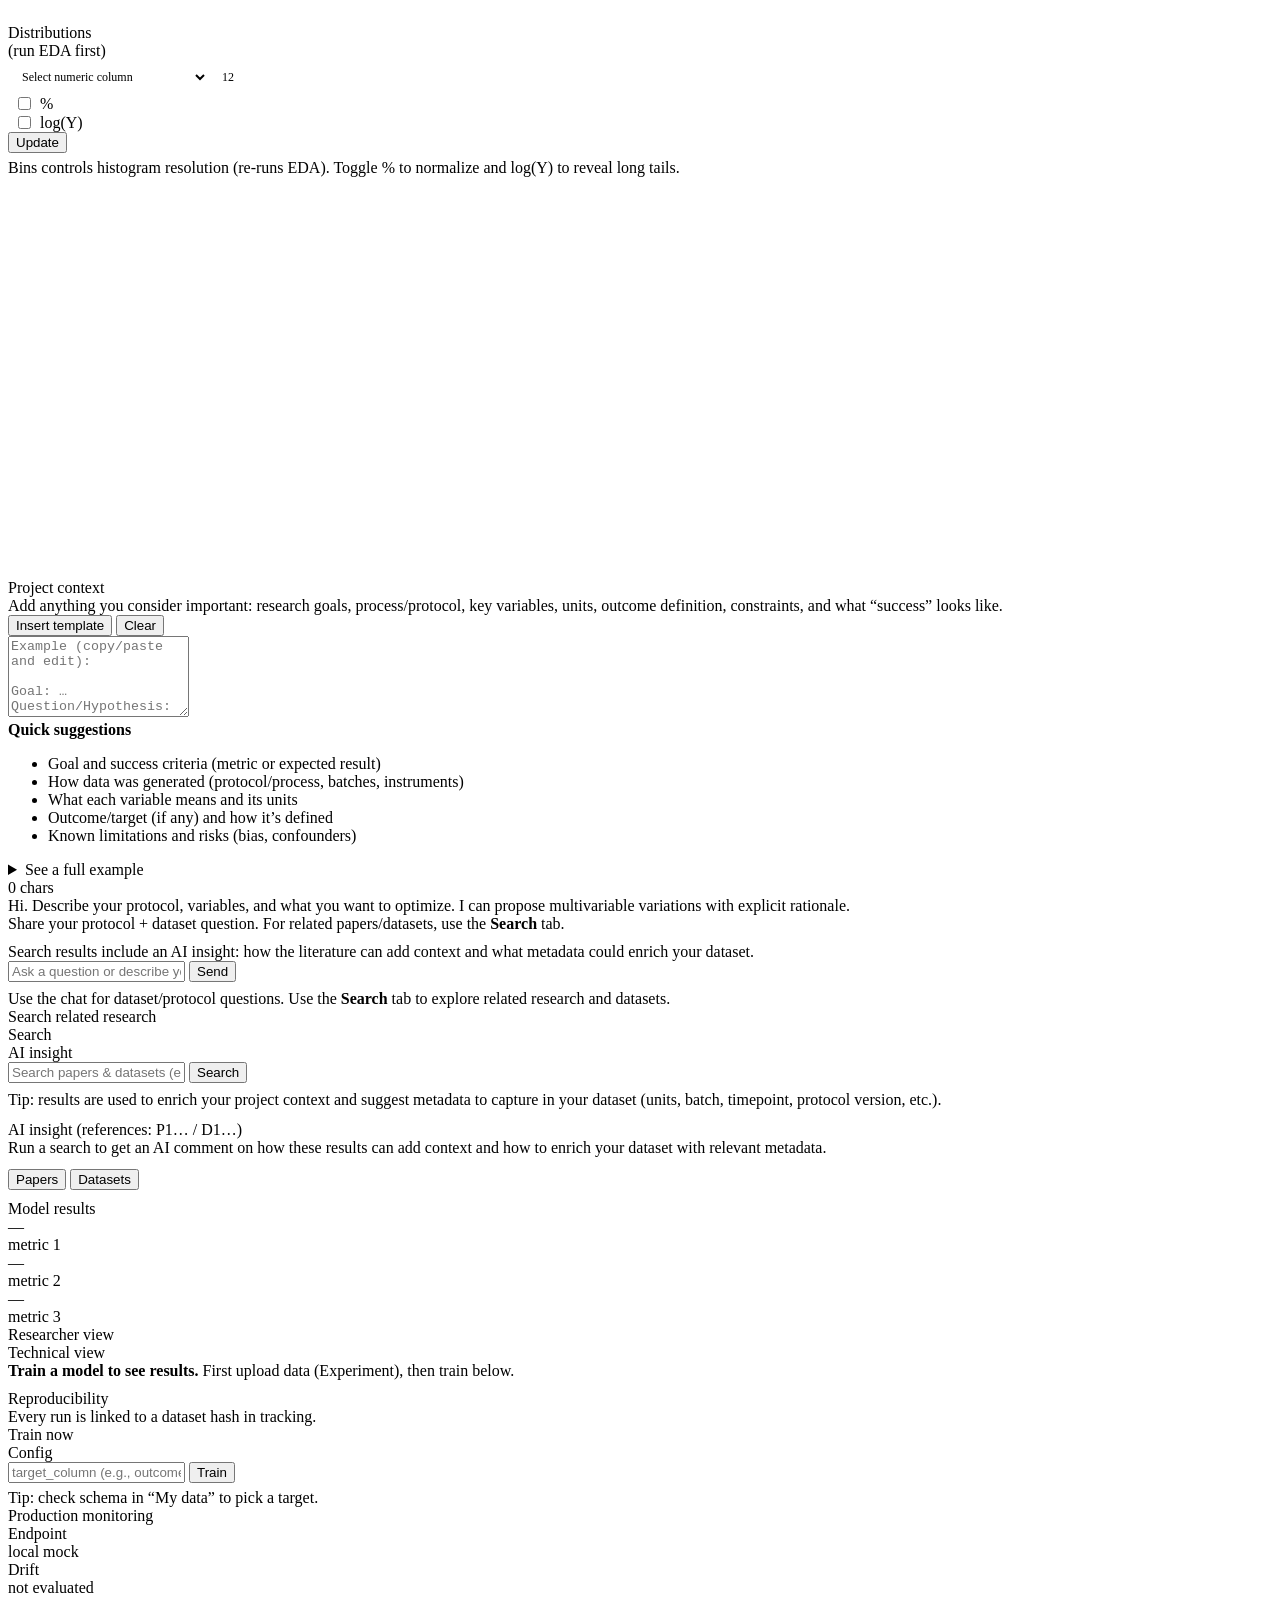
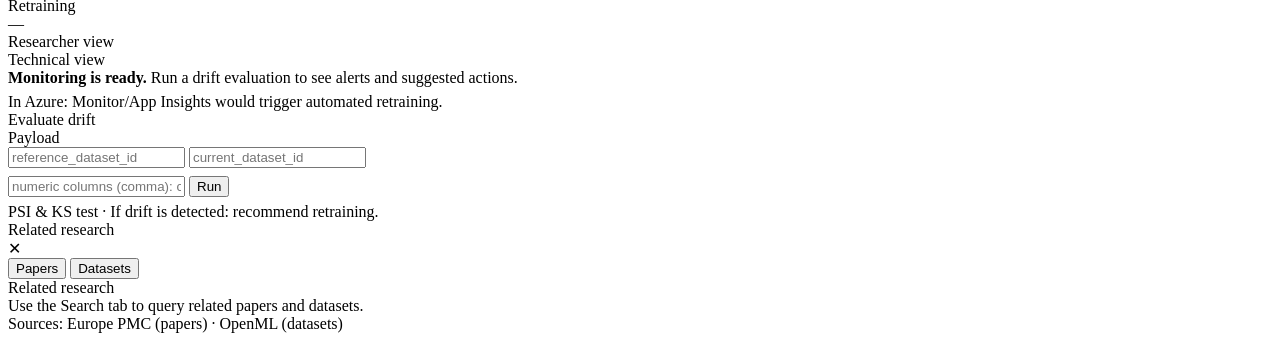
==== commit 3aeefdbe: "Improve AML training controls - Show clearer Azure ML SDK import errors with venv/uvicorn guidance  " ====
--- a/app/static/index.html
+++ b/app/static/index.html
@@ -122,11 +122,22 @@
               </div>
               <div class="dc-body">
                 <div class="chat-input-row" style="align-items:center;flex-wrap:wrap">
-                  <input id="exp-target" placeholder="target column (required)" style="flex:1;min-width:220px" />
-                  <input id="exp-drop" placeholder="drop columns (comma-separated, optional)" style="flex:2;min-width:260px" />
+                  <select id="exp-target-select" style="flex:1;min-width:220px;padding:9px 10px;font-size:12px;border:0.5px solid var(--color-border-secondary);border-radius:12px;background:var(--color-background-secondary);color:var(--color-text-primary);outline:none;font-family:inherit">
+                    <option value="">Select target column (required)</option>
+                  </select>
                   <button class="send-btn" id="btn-aml-train">Run training</button>
                 </div>
-                <div class="mini" style="margin-top:6px">Runs in Azure ML compute (<span id="aml-compute">cpu-cluster</span>). Use drop columns to remove IDs/leaky fields before training.</div>
+
+                <div style="margin-top:10px">
+                  <div class="mini" style="margin-bottom:6px">Columns to exclude (feature engineering). Select multiple.</div>
+                  <div class="chat-input-row" style="gap:8px;flex-wrap:wrap;margin-bottom:8px">
+                    <button class="lit-btn" id="btn-exp-drop-suggest">Select ID-like columns</button>
+                    <button class="lit-btn" id="btn-exp-drop-clear">Clear</button>
+                  </div>
+                  <div id="exp-drop-box" class="col-check-grid"></div>
+                </div>
+
+                <div class="mini" style="margin-top:10px">Runs in Azure ML compute (<span id="aml-compute">cpu-cluster</span>). Tip: exclude identifiers and leaky columns before training.</div>
 
                 <div id="aml-status" class="status-row hidden" style="margin-top:10px">
                   <div id="aml-status-dot" class="status-dot sd-run"></div>
